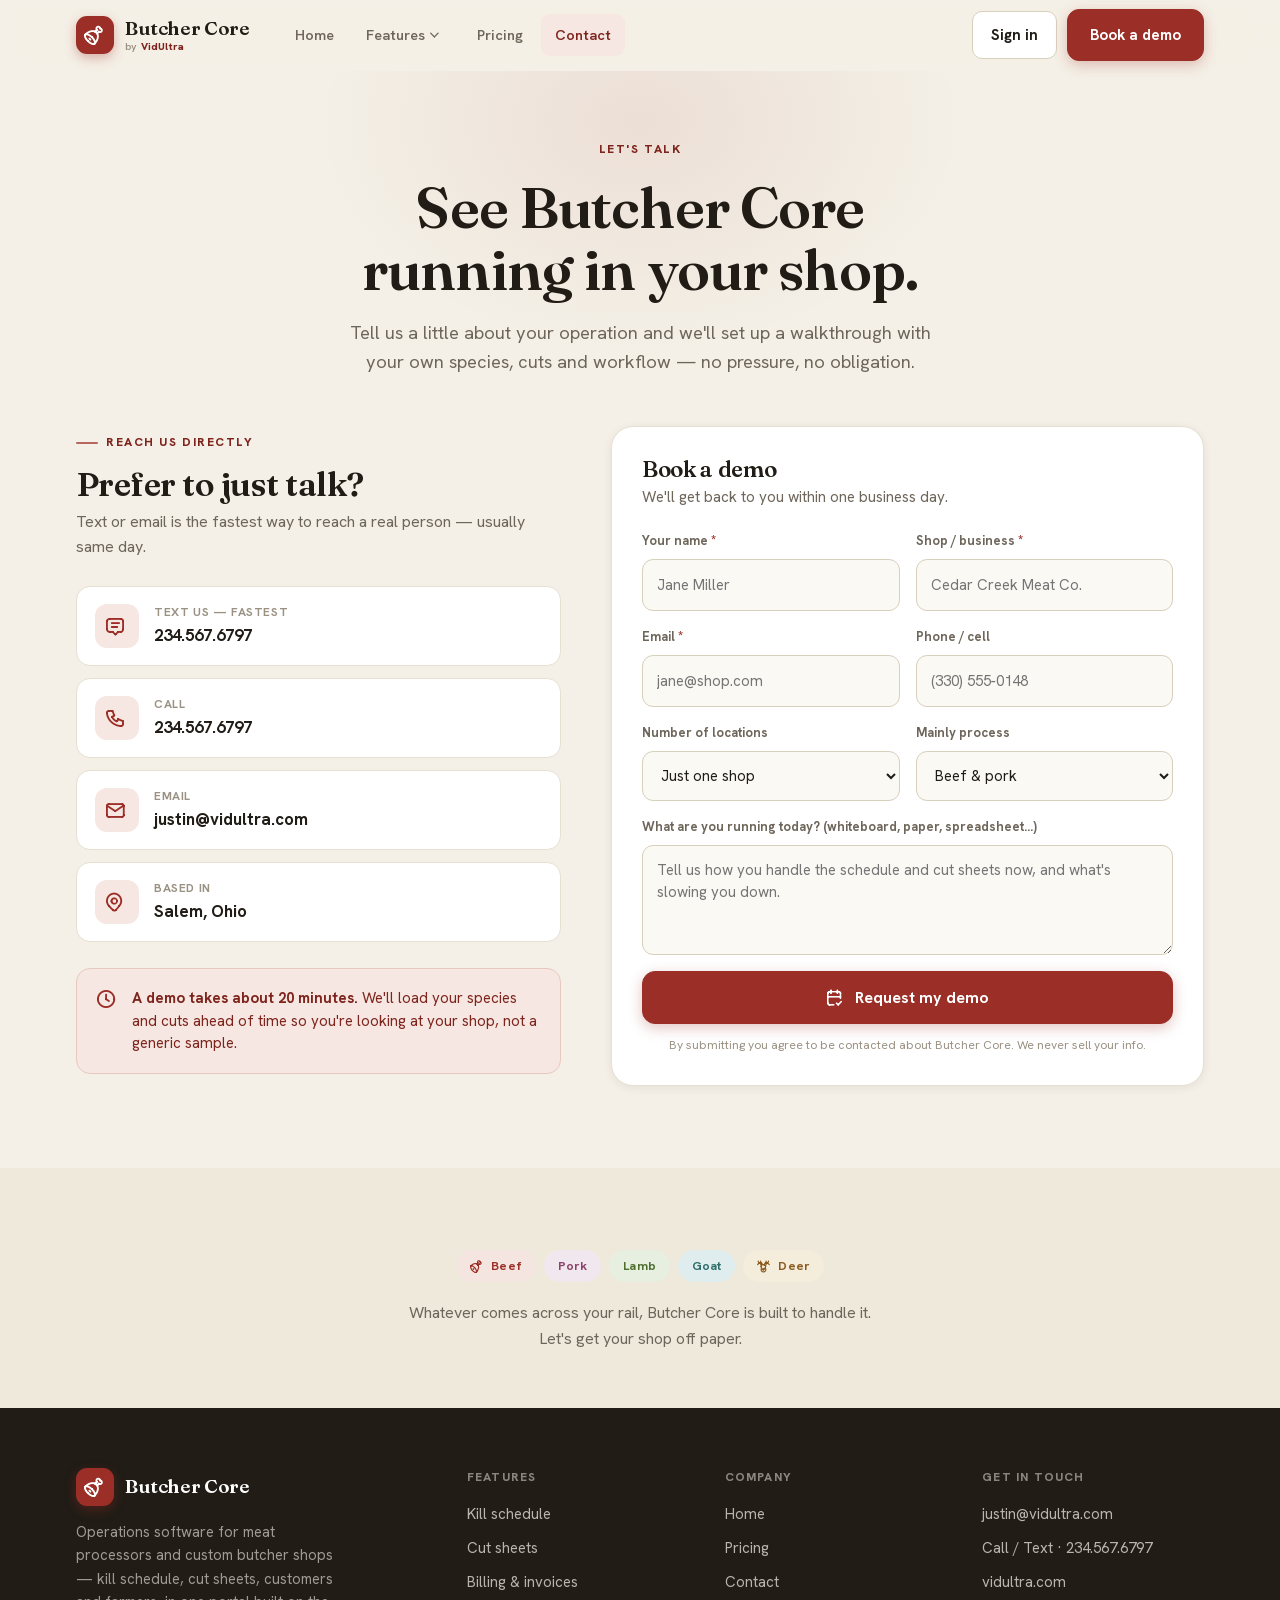
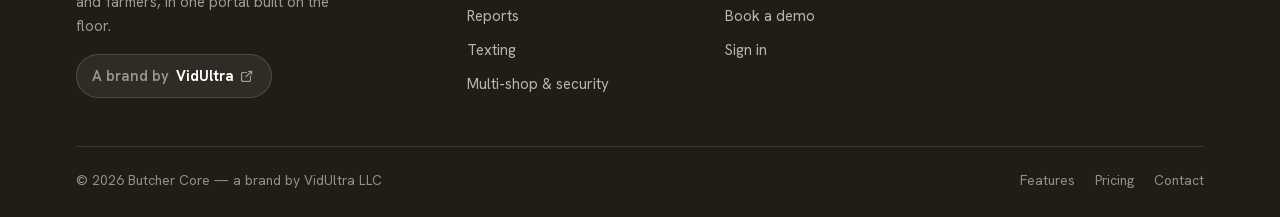
==== public/contact.html @ 613faca3 "Initial commit: Butcher Core marketing site Static marketing site (index, pricing, contact) with sha" ====
<!DOCTYPE html>
<html lang="en">
<head>
<meta charset="UTF-8">
<meta name="viewport" content="width=device-width, initial-scale=1.0, viewport-fit=cover">
<title>Book a Demo — Butcher Core | Operations software for meat processors &amp; custom butcher shops</title>
<meta name="description" content="Book a demo of Butcher Core — operations software for meat processors &amp; custom butcher shops. Tell us about your shop and we'll set up a 20-minute walkthrough with your own species, cuts and workflow.">
<link rel="canonical" href="https://butchercore.com/contact.html">
<meta name="robots" content="index, follow, max-image-preview:large, max-snippet:-1">
<meta name="author" content="VidUltra LLC">
<meta name="theme-color" content="#9B2E26">
<meta name="apple-mobile-web-app-title" content="Butcher Core">

<!-- Open Graph -->
<meta property="og:type" content="website">
<meta property="og:site_name" content="Butcher Core">
<meta property="og:title" content="Book a demo — Butcher Core, operations software for meat processors &amp; custom butcher shops">
<meta property="og:description" content="Operations software for meat processors &amp; custom butcher shops. Tell us about your shop and we'll set up a quick walkthrough with your own species, cuts and workflow — no pressure.">
<meta property="og:url" content="https://butchercore.com/contact.html">
<meta property="og:image" content="https://butchercore.com/og-image.png">
<meta property="og:image:secure_url" content="https://butchercore.com/og-image.png">
<meta property="og:image:type" content="image/png">
<meta property="og:image:width" content="1200">
<meta property="og:image:height" content="630">
<meta property="og:image:alt" content="Butcher Core — operations software for meat processors and custom butcher shops.">
<meta property="og:locale" content="en_US">

<!-- Twitter / X card -->
<meta name="twitter:card" content="summary_large_image">
<meta name="twitter:title" content="Book a demo — Butcher Core, operations software for meat processors &amp; custom butcher shops">
<meta name="twitter:description" content="Operations software for meat processors &amp; custom butcher shops — tell us about your shop and we'll set up a quick walkthrough with your species, cuts and workflow.">
<meta name="twitter:image" content="https://butchercore.com/og-image.png">
<meta name="twitter:image:alt" content="Butcher Core — operations software for meat processors and custom butcher shops.">

<link rel="icon" type="image/svg+xml" href="favicon.svg">
<link rel="icon" type="image/png" sizes="512x512" href="icon-512.png">
<link rel="apple-touch-icon" href="apple-touch-icon.png">
<link rel="preload" href="fonts/hanken-grotesk-latin.woff2" as="font" type="font/woff2" crossorigin>
<link rel="preload" href="fonts/fraunces-latin.woff2" as="font" type="font/woff2" crossorigin>
<link rel="stylesheet" href="fonts/fonts.css">
<link rel="stylesheet" href="fonts/tabler-icons.css?v=5">
<link rel="stylesheet" href="styles.css?v=5">

<!-- Structured data: breadcrumbs + contact page -->
<script type="application/ld+json">
{
  "@context": "https://schema.org",
  "@graph": [
    {
      "@type": "BreadcrumbList",
      "itemListElement": [
        { "@type": "ListItem", "position": 1, "name": "Home", "item": "https://butchercore.com/" },
        { "@type": "ListItem", "position": 2, "name": "Contact", "item": "https://butchercore.com/contact.html" }
      ]
    },
    {
      "@type": "ContactPage",
      "url": "https://butchercore.com/contact.html",
      "name": "Contact & Book a Demo — Butcher Core",
      "about": {
        "@type": "Organization",
        "name": "Butcher Core",
        "legalName": "VidUltra LLC",
        "url": "https://butchercore.com/",
        "logo": "https://butchercore.com/icon-512.png",
        "contactPoint": {
          "@type": "ContactPoint",
          "contactType": "sales",
          "email": "justin@vidultra.com",
          "telephone": "+1-234-567-6797",
          "areaServed": "US",
          "availableLanguage": "English"
        }
      }
    }
  ]
}
</script>
</head>
<body>

<!-- ============ HEADER ============ -->
<header class="site-header">
  <div class="wrap nav">
    <a href="index.html" class="brand" aria-label="Butcher Core home">
      <span class="brand-mark"><i class="ti ti-meat"></i></span>
      <span class="brand-text">
        <span class="brand-name">Butcher<b> Core</b></span>
        <span class="brand-by">by <b>VidUltra</b></span>
      </span>
    </a>
    <nav class="nav-links">
      <a href="index.html">Home</a>
      <div class="nav-dd">
        <a href="index.html#features" class="nav-dd-toggle">Features <i class="ti ti-chevron-down chev"></i></a>
        <div class="nav-dd-menu">
          <a href="index.html#schedule"><i class="ti ti-calendar-event"></i><span><b>Kill schedule</b><small>Bookings, deposits &amp; confirmations</small></span></a>
          <a href="index.html#cutsheets"><i class="ti ti-clipboard-check"></i><span><b>Cut sheets</b><small>Custom forms, all 5 species</small></span></a>
          <a href="index.html#history"><i class="ti ti-history"></i><span><b>Cut-sheet history</b><small>Reuse &amp; text last year's sheet</small></span></a>
          <a href="index.html#billing"><i class="ti ti-receipt"></i><span><b>Billing &amp; invoices</b><small>Rate cards, tax &amp; auto-billing</small></span></a>
          <a href="index.html#reports"><i class="ti ti-chart-bar"></i><span><b>Reports</b><small>Animals, dollars &amp; throughput</small></span></a>
          <a href="index.html#texting"><i class="ti ti-message-2"></i><span><b>Customer texting</b><small>Your own number, shared inbox</small></span></a>
          <a href="index.html#customers"><i class="ti ti-users"></i><span><b>Customers &amp; farmers</b><small>The people side, kept straight</small></span></a>
          <a href="index.html#security"><i class="ti ti-shield-lock"></i><span><b>Multi-shop &amp; security</b><small>Walled off, staff logins</small></span></a>
        </div>
      </div>
      <a href="pricing.html">Pricing</a>
      <a href="contact.html" class="active">Contact</a>
    </nav>
    <div class="nav-right">
      <a href="https://app.butchercore.com" class="nav-signin">Sign in</a>
      <a href="contact.html" class="btn btn-primary">Book a demo</a>
      <button class="menu-btn" id="menuBtn" aria-label="Open menu" aria-expanded="false"><span></span><span></span><span></span></button>
    </div>
  </div>
</header>
<nav class="mobile-nav" id="mobileNav">
  <a href="index.html">Home</a>
  <div class="mnav-group">Features</div>
  <a href="index.html#schedule" class="mnav-sub">Kill schedule</a>
  <a href="index.html#cutsheets" class="mnav-sub">Cut sheets</a>
  <a href="index.html#history" class="mnav-sub">Cut-sheet history</a>
  <a href="index.html#billing" class="mnav-sub">Billing &amp; invoices</a>
  <a href="index.html#reports" class="mnav-sub">Reports</a>
  <a href="index.html#texting" class="mnav-sub">Customer texting</a>
  <a href="index.html#customers" class="mnav-sub">Customers &amp; farmers</a>
  <a href="index.html#security" class="mnav-sub">Multi-shop &amp; security</a>
  <a href="pricing.html">Pricing</a>
  <a href="contact.html">Contact</a>
  <a href="https://app.butchercore.com">Sign in</a>
  <a href="contact.html" class="btn btn-primary">Book a demo</a>
</nav>

<!-- ============ PAGE HERO ============ -->
<section class="page-hero" style="padding-bottom:14px">
  <div class="wrap">
    <span class="eyebrow center reveal">Let's talk</span>
    <h1 class="reveal">See Butcher Core running in your shop.</h1>
    <p class="reveal d1">Tell us a little about your operation and we'll set up a walkthrough with your own species, cuts and workflow — no pressure, no obligation.</p>
  </div>
</section>

<!-- ============ CONTACT ============ -->
<section class="section" style="padding-top:34px">
  <div class="wrap">
    <div class="contact-grid">
      <!-- left: methods -->
      <div class="reveal">
        <span class="eyebrow">Reach us directly</span>
        <h2 style="font-size:clamp(1.6rem,3vw,2.1rem);margin:14px 0 6px">Prefer to just talk?</h2>
        <p style="color:var(--ink-2)">Text or email is the fastest way to reach a real person — usually same day.</p>
        <div class="contact-methods">
          <a href="sms:+12345676797" class="cmethod">
            <span class="ci"><i class="ti ti-message-2"></i></span>
            <span><small>Text us — fastest</small><b>234.567.6797</b></span>
          </a>
          <a href="tel:2345676797" class="cmethod">
            <span class="ci"><i class="ti ti-phone"></i></span>
            <span><small>Call</small><b>234.567.6797</b></span>
          </a>
          <a href="mailto:justin@vidultra.com" class="cmethod">
            <span class="ci"><i class="ti ti-mail"></i></span>
            <span><small>Email</small><b>justin@vidultra.com</b></span>
          </a>
          <div class="cmethod" style="cursor:default">
            <span class="ci"><i class="ti ti-map-pin"></i></span>
            <span><small>Based in</small><b>Salem, Ohio</b></span>
          </div>
        </div>
        <div style="margin-top:26px;padding:18px 20px;background:var(--brand-soft);border:1px solid var(--brand-line);border-radius:var(--radius);display:flex;gap:13px;align-items:flex-start">
          <i class="ti ti-clock-hour-4" style="font-size:22px;color:var(--brand);flex-shrink:0;margin-top:1px"></i>
          <div style="font-size:.94rem;color:var(--brand-700);line-height:1.5"><b>A demo takes about 20 minutes.</b> We'll load your species and cuts ahead of time so you're looking at your shop, not a generic sample.</div>
        </div>
      </div>

      <!-- right: form -->
      <div class="reveal d1">
        <div class="form-card">
          <form id="demoForm" novalidate>
            <h3 style="font-size:1.4rem;margin-bottom:4px">Book a demo</h3>
            <p style="color:var(--ink-2);font-size:.95rem;margin-bottom:22px">We'll get back to you within one business day.</p>
            <!-- Web3Forms hidden fields -->
            <input type="hidden" name="subject" value="New Butcher Core demo request">
            <input type="hidden" name="from_name" value="Butcher Core website">
            <!-- honeypot: bots fill this, humans never see it -->
            <input type="checkbox" name="botcheck" tabindex="-1" autocomplete="off" style="display:none" aria-hidden="true">
            <div class="form-2">
              <div class="field">
                <label for="name">Your name <span class="req">*</span></label>
                <input class="input" id="name" name="name" type="text" placeholder="Jane Miller" required>
              </div>
              <div class="field">
                <label for="shop">Shop / business <span class="req">*</span></label>
                <input class="input" id="shop" name="shop" type="text" placeholder="Cedar Creek Meat Co." required>
              </div>
            </div>
            <div class="form-2">
              <div class="field">
                <label for="email">Email <span class="req">*</span></label>
                <input class="input" id="email" name="email" type="email" placeholder="jane@shop.com" required>
              </div>
              <div class="field">
                <label for="phone">Phone / cell</label>
                <input class="input" id="phone" name="phone" type="tel" placeholder="(330) 555‑0148">
              </div>
            </div>
            <div class="form-2">
              <div class="field">
                <label for="shops">Number of locations</label>
                <select id="shops" name="shops">
                  <option>Just one shop</option>
                  <option>2–3 locations</option>
                  <option>4+ locations</option>
                </select>
              </div>
              <div class="field">
                <label for="species">Mainly process</label>
                <select id="species" name="species">
                  <option>Beef &amp; pork</option>
                  <option>Beef only</option>
                  <option>Pork only</option>
                  <option>Lamb / goat</option>
                  <option>Deer / wild game</option>
                  <option>A mix of everything</option>
                </select>
              </div>
            </div>
            <div class="field">
              <label for="msg">What are you running today? (whiteboard, paper, spreadsheet…)</label>
              <textarea id="msg" name="msg" placeholder="Tell us how you handle the schedule and cut sheets now, and what's slowing you down."></textarea>
            </div>
            <button type="submit" class="btn btn-primary btn-block btn-lg"><i class="ti ti-calendar-check"></i> Request my demo</button>
            <p style="font-size:12px;color:var(--ink-3);text-align:center;margin-top:12px">By submitting you agree to be contacted about Butcher Core. We never sell your info.</p>
            <p id="formErr" role="alert" style="display:none;font-size:13px;color:#c0392b;text-align:center;margin-top:10px"></p>
          </form>

          <div class="form-ok" id="formOk">
            <div class="ok-ic"><i class="ti ti-check"></i></div>
            <h3>Thanks — we've got it!</h3>
            <p>We'll be in touch within one business day to set up your walkthrough. In a hurry? Text us at <b>234.567.6797</b>.</p>
          </div>
        </div>
      </div>
    </div>
  </div>
</section>

<!-- ============ CTA STRIP ============ -->
<section class="section-sm bg-paper2">
  <div class="wrap" style="text-align:center">
    <div class="reveal">
      <div class="species-strip" style="justify-content:center;margin-bottom:18px">
        <span class="pill pill-beef"><i class="ti ti-meat"></i> Beef</span>
        <span class="pill pill-pork">Pork</span>
        <span class="pill pill-lamb">Lamb</span>
        <span class="pill pill-goat">Goat</span>
        <span class="pill pill-deer"><i class="ti ti-deer"></i> Deer</span>
      </div>
      <p style="color:var(--ink-2);max-width:52ch;margin:0 auto">Whatever comes across your rail, Butcher Core is built to handle it. Let's get your shop off paper.</p>
    </div>
  </div>
</section>

<!-- ============ FOOTER ============ -->
<footer>
  <div class="wrap">
    <div class="foot-grid">
      <div class="foot-brand">
        <a href="index.html" class="brand foot-mark" aria-label="Butcher Core home">
          <span class="brand-mark"><i class="ti ti-meat"></i></span>
          <span class="brand-name">Butcher<b> Core</b></span>
        </a>
        <p>Operations software for meat processors and custom butcher shops — kill schedule, cut sheets, customers and farmers, in one portal built on the floor.</p>
        <a href="https://vidultra.com" class="foot-by" target="_blank" rel="noopener"><span>A brand by</span> VidUltra <i class="ti ti-external-link"></i></a>
      </div>
      <div class="foot-col">
        <h5>Features</h5>
        <a href="index.html#schedule">Kill schedule</a>
        <a href="index.html#cutsheets">Cut sheets</a>
        <a href="index.html#billing">Billing &amp; invoices</a>
        <a href="index.html#reports">Reports</a>
        <a href="index.html#texting">Texting</a>
        <a href="index.html#security">Multi-shop &amp; security</a>
      </div>
      <div class="foot-col">
        <h5>Company</h5>
        <a href="index.html">Home</a>
        <a href="pricing.html">Pricing</a>
        <a href="contact.html">Contact</a>
        <a href="contact.html">Book a demo</a>
        <a href="https://app.butchercore.com">Sign in</a>
      </div>
      <div class="foot-col">
        <h5>Get in touch</h5>
        <a href="mailto:justin@vidultra.com">justin@vidultra.com</a>
        <a href="tel:2345676797">Call / Text · 234.567.6797</a>
        <a href="https://vidultra.com" target="_blank" rel="noopener">vidultra.com</a>
      </div>
    </div>
    <div class="foot-bottom">
      <span>© <span data-year>2026</span> Butcher Core — a brand by <a href="https://vidultra.com" target="_blank" rel="noopener">VidUltra LLC</a></span>
      <span class="fb-links">
        <a href="index.html#features">Features</a>
        <a href="pricing.html">Pricing</a>
        <a href="contact.html">Contact</a>
      </span>
    </div>
  </div>
</footer>

<script src="main.js?v=5"></script>
</body>
</html>
---- public/fonts/fonts.css ----
/* Butcher Core — self-hosted Google Fonts (Fraunces + Hanken Grotesk)
   Downloaded from fonts.googleapis.com; woff2 files sit alongside this file.
   unicode-range preserved: browsers fetch only the subsets a page actually uses. */

/* vietnamese */
@font-face {
  font-family: 'Fraunces';
  font-style: normal;
  font-weight: 400;
  font-display: swap;
  src: url(fraunces-vietnamese.woff2) format('woff2');
  unicode-range: U+0102-0103, U+0110-0111, U+0128-0129, U+0168-0169, U+01A0-01A1, U+01AF-01B0, U+0300-0301, U+0303-0304, U+0308-0309, U+0323, U+0329, U+1EA0-1EF9, U+20AB;
}
/* latin-ext */
@font-face {
  font-family: 'Fraunces';
  font-style: normal;
  font-weight: 400;
  font-display: swap;
  src: url(fraunces-latin-ext.woff2) format('woff2');
  unicode-range: U+0100-02BA, U+02BD-02C5, U+02C7-02CC, U+02CE-02D7, U+02DD-02FF, U+0304, U+0308, U+0329, U+1D00-1DBF, U+1E00-1E9F, U+1EF2-1EFF, U+2020, U+20A0-20AB, U+20AD-20C0, U+2113, U+2C60-2C7F, U+A720-A7FF;
}
/* latin */
@font-face {
  font-family: 'Fraunces';
  font-style: normal;
  font-weight: 400;
  font-display: swap;
  src: url(fraunces-latin.woff2) format('woff2');
  unicode-range: U+0000-00FF, U+0131, U+0152-0153, U+02BB-02BC, U+02C6, U+02DA, U+02DC, U+0304, U+0308, U+0329, U+2000-206F, U+20AC, U+2122, U+2191, U+2193, U+2212, U+2215, U+FEFF, U+FFFD;
}
/* vietnamese */
@font-face {
  font-family: 'Fraunces';
  font-style: normal;
  font-weight: 500;
  font-display: swap;
  src: url(fraunces-vietnamese.woff2) format('woff2');
  unicode-range: U+0102-0103, U+0110-0111, U+0128-0129, U+0168-0169, U+01A0-01A1, U+01AF-01B0, U+0300-0301, U+0303-0304, U+0308-0309, U+0323, U+0329, U+1EA0-1EF9, U+20AB;
}
/* latin-ext */
@font-face {
  font-family: 'Fraunces';
  font-style: normal;
  font-weight: 500;
  font-display: swap;
  src: url(fraunces-latin-ext.woff2) format('woff2');
  unicode-range: U+0100-02BA, U+02BD-02C5, U+02C7-02CC, U+02CE-02D7, U+02DD-02FF, U+0304, U+0308, U+0329, U+1D00-1DBF, U+1E00-1E9F, U+1EF2-1EFF, U+2020, U+20A0-20AB, U+20AD-20C0, U+2113, U+2C60-2C7F, U+A720-A7FF;
}
/* latin */
@font-face {
  font-family: 'Fraunces';
  font-style: normal;
  font-weight: 500;
  font-display: swap;
  src: url(fraunces-latin.woff2) format('woff2');
  unicode-range: U+0000-00FF, U+0131, U+0152-0153, U+02BB-02BC, U+02C6, U+02DA, U+02DC, U+0304, U+0308, U+0329, U+2000-206F, U+20AC, U+2122, U+2191, U+2193, U+2212, U+2215, U+FEFF, U+FFFD;
}
/* vietnamese */
@font-face {
  font-family: 'Fraunces';
  font-style: normal;
  font-weight: 600;
  font-display: swap;
  src: url(fraunces-vietnamese.woff2) format('woff2');
  unicode-range: U+0102-0103, U+0110-0111, U+0128-0129, U+0168-0169, U+01A0-01A1, U+01AF-01B0, U+0300-0301, U+0303-0304, U+0308-0309, U+0323, U+0329, U+1EA0-1EF9, U+20AB;
}
/* latin-ext */
@font-face {
  font-family: 'Fraunces';
  font-style: normal;
  font-weight: 600;
  font-display: swap;
  src: url(fraunces-latin-ext.woff2) format('woff2');
  unicode-range: U+0100-02BA, U+02BD-02C5, U+02C7-02CC, U+02CE-02D7, U+02DD-02FF, U+0304, U+0308, U+0329, U+1D00-1DBF, U+1E00-1E9F, U+1EF2-1EFF, U+2020, U+20A0-20AB, U+20AD-20C0, U+2113, U+2C60-2C7F, U+A720-A7FF;
}
/* latin */
@font-face {
  font-family: 'Fraunces';
  font-style: normal;
  font-weight: 600;
  font-display: swap;
  src: url(fraunces-latin.woff2) format('woff2');
  unicode-range: U+0000-00FF, U+0131, U+0152-0153, U+02BB-02BC, U+02C6, U+02DA, U+02DC, U+0304, U+0308, U+0329, U+2000-206F, U+20AC, U+2122, U+2191, U+2193, U+2212, U+2215, U+FEFF, U+FFFD;
}
/* vietnamese */
@font-face {
  font-family: 'Fraunces';
  font-style: normal;
  font-weight: 700;
  font-display: swap;
  src: url(fraunces-vietnamese.woff2) format('woff2');
  unicode-range: U+0102-0103, U+0110-0111, U+0128-0129, U+0168-0169, U+01A0-01A1, U+01AF-01B0, U+0300-0301, U+0303-0304, U+0308-0309, U+0323, U+0329, U+1EA0-1EF9, U+20AB;
}
/* latin-ext */
@font-face {
  font-family: 'Fraunces';
  font-style: normal;
  font-weight: 700;
  font-display: swap;
  src: url(fraunces-latin-ext.woff2) format('woff2');
  unicode-range: U+0100-02BA, U+02BD-02C5, U+02C7-02CC, U+02CE-02D7, U+02DD-02FF, U+0304, U+0308, U+0329, U+1D00-1DBF, U+1E00-1E9F, U+1EF2-1EFF, U+2020, U+20A0-20AB, U+20AD-20C0, U+2113, U+2C60-2C7F, U+A720-A7FF;
}
/* latin */
@font-face {
  font-family: 'Fraunces';
  font-style: normal;
  font-weight: 700;
  font-display: swap;
  src: url(fraunces-latin.woff2) format('woff2');
  unicode-range: U+0000-00FF, U+0131, U+0152-0153, U+02BB-02BC, U+02C6, U+02DA, U+02DC, U+0304, U+0308, U+0329, U+2000-206F, U+20AC, U+2122, U+2191, U+2193, U+2212, U+2215, U+FEFF, U+FFFD;
}
/* cyrillic-ext */
@font-face {
  font-family: 'Hanken Grotesk';
  font-style: normal;
  font-weight: 400;
  font-display: swap;
  src: url(hanken-grotesk-cyrillic-ext.woff2) format('woff2');
  unicode-range: U+0460-052F, U+1C80-1C8A, U+20B4, U+2DE0-2DFF, U+A640-A69F, U+FE2E-FE2F;
}
/* vietnamese */
@font-face {
  font-family: 'Hanken Grotesk';
  font-style: normal;
  font-weight: 400;
  font-display: swap;
  src: url(hanken-grotesk-vietnamese.woff2) format('woff2');
  unicode-range: U+0102-0103, U+0110-0111, U+0128-0129, U+0168-0169, U+01A0-01A1, U+01AF-01B0, U+0300-0301, U+0303-0304, U+0308-0309, U+0323, U+0329, U+1EA0-1EF9, U+20AB;
}
/* latin-ext */
@font-face {
  font-family: 'Hanken Grotesk';
  font-style: normal;
  font-weight: 400;
  font-display: swap;
  src: url(hanken-grotesk-latin-ext.woff2) format('woff2');
  unicode-range: U+0100-02BA, U+02BD-02C5, U+02C7-02CC, U+02CE-02D7, U+02DD-02FF, U+0304, U+0308, U+0329, U+1D00-1DBF, U+1E00-1E9F, U+1EF2-1EFF, U+2020, U+20A0-20AB, U+20AD-20C0, U+2113, U+2C60-2C7F, U+A720-A7FF;
}
/* latin */
@font-face {
  font-family: 'Hanken Grotesk';
  font-style: normal;
  font-weight: 400;
  font-display: swap;
  src: url(hanken-grotesk-latin.woff2) format('woff2');
  unicode-range: U+0000-00FF, U+0131, U+0152-0153, U+02BB-02BC, U+02C6, U+02DA, U+02DC, U+0304, U+0308, U+0329, U+2000-206F, U+20AC, U+2122, U+2191, U+2193, U+2212, U+2215, U+FEFF, U+FFFD;
}
/* cyrillic-ext */
@font-face {
  font-family: 'Hanken Grotesk';
  font-style: normal;
  font-weight: 500;
  font-display: swap;
  src: url(hanken-grotesk-cyrillic-ext.woff2) format('woff2');
  unicode-range: U+0460-052F, U+1C80-1C8A, U+20B4, U+2DE0-2DFF, U+A640-A69F, U+FE2E-FE2F;
}
/* vietnamese */
@font-face {
  font-family: 'Hanken Grotesk';
  font-style: normal;
  font-weight: 500;
  font-display: swap;
  src: url(hanken-grotesk-vietnamese.woff2) format('woff2');
  unicode-range: U+0102-0103, U+0110-0111, U+0128-0129, U+0168-0169, U+01A0-01A1, U+01AF-01B0, U+0300-0301, U+0303-0304, U+0308-0309, U+0323, U+0329, U+1EA0-1EF9, U+20AB;
}
/* latin-ext */
@font-face {
  font-family: 'Hanken Grotesk';
  font-style: normal;
  font-weight: 500;
  font-display: swap;
  src: url(hanken-grotesk-latin-ext.woff2) format('woff2');
  unicode-range: U+0100-02BA, U+02BD-02C5, U+02C7-02CC, U+02CE-02D7, U+02DD-02FF, U+0304, U+0308, U+0329, U+1D00-1DBF, U+1E00-1E9F, U+1EF2-1EFF, U+2020, U+20A0-20AB, U+20AD-20C0, U+2113, U+2C60-2C7F, U+A720-A7FF;
}
/* latin */
@font-face {
  font-family: 'Hanken Grotesk';
  font-style: normal;
  font-weight: 500;
  font-display: swap;
  src: url(hanken-grotesk-latin.woff2) format('woff2');
  unicode-range: U+0000-00FF, U+0131, U+0152-0153, U+02BB-02BC, U+02C6, U+02DA, U+02DC, U+0304, U+0308, U+0329, U+2000-206F, U+20AC, U+2122, U+2191, U+2193, U+2212, U+2215, U+FEFF, U+FFFD;
}
/* cyrillic-ext */
@font-face {
  font-family: 'Hanken Grotesk';
  font-style: normal;
  font-weight: 600;
  font-display: swap;
  src: url(hanken-grotesk-cyrillic-ext.woff2) format('woff2');
  unicode-range: U+0460-052F, U+1C80-1C8A, U+20B4, U+2DE0-2DFF, U+A640-A69F, U+FE2E-FE2F;
}
/* vietnamese */
@font-face {
  font-family: 'Hanken Grotesk';
  font-style: normal;
  font-weight: 600;
  font-display: swap;
  src: url(hanken-grotesk-vietnamese.woff2) format('woff2');
  unicode-range: U+0102-0103, U+0110-0111, U+0128-0129, U+0168-0169, U+01A0-01A1, U+01AF-01B0, U+0300-0301, U+0303-0304, U+0308-0309, U+0323, U+0329, U+1EA0-1EF9, U+20AB;
}
/* latin-ext */
@font-face {
  font-family: 'Hanken Grotesk';
  font-style: normal;
  font-weight: 600;
  font-display: swap;
  src: url(hanken-grotesk-latin-ext.woff2) format('woff2');
  unicode-range: U+0100-02BA, U+02BD-02C5, U+02C7-02CC, U+02CE-02D7, U+02DD-02FF, U+0304, U+0308, U+0329, U+1D00-1DBF, U+1E00-1E9F, U+1EF2-1EFF, U+2020, U+20A0-20AB, U+20AD-20C0, U+2113, U+2C60-2C7F, U+A720-A7FF;
}
/* latin */
@font-face {
  font-family: 'Hanken Grotesk';
  font-style: normal;
  font-weight: 600;
  font-display: swap;
  src: url(hanken-grotesk-latin.woff2) format('woff2');
  unicode-range: U+0000-00FF, U+0131, U+0152-0153, U+02BB-02BC, U+02C6, U+02DA, U+02DC, U+0304, U+0308, U+0329, U+2000-206F, U+20AC, U+2122, U+2191, U+2193, U+2212, U+2215, U+FEFF, U+FFFD;
}
/* cyrillic-ext */
@font-face {
  font-family: 'Hanken Grotesk';
  font-style: normal;
  font-weight: 700;
  font-display: swap;
  src: url(hanken-grotesk-cyrillic-ext.woff2) format('woff2');
  unicode-range: U+0460-052F, U+1C80-1C8A, U+20B4, U+2DE0-2DFF, U+A640-A69F, U+FE2E-FE2F;
}
/* vietnamese */
@font-face {
  font-family: 'Hanken Grotesk';
  font-style: normal;
  font-weight: 700;
  font-display: swap;
  src: url(hanken-grotesk-vietnamese.woff2) format('woff2');
  unicode-range: U+0102-0103, U+0110-0111, U+0128-0129, U+0168-0169, U+01A0-01A1, U+01AF-01B0, U+0300-0301, U+0303-0304, U+0308-0309, U+0323, U+0329, U+1EA0-1EF9, U+20AB;
}
/* latin-ext */
@font-face {
  font-family: 'Hanken Grotesk';
  font-style: normal;
  font-weight: 700;
  font-display: swap;
  src: url(hanken-grotesk-latin-ext.woff2) format('woff2');
  unicode-range: U+0100-02BA, U+02BD-02C5, U+02C7-02CC, U+02CE-02D7, U+02DD-02FF, U+0304, U+0308, U+0329, U+1D00-1DBF, U+1E00-1E9F, U+1EF2-1EFF, U+2020, U+20A0-20AB, U+20AD-20C0, U+2113, U+2C60-2C7F, U+A720-A7FF;
}
/* latin */
@font-face {
  font-family: 'Hanken Grotesk';
  font-style: normal;
  font-weight: 700;
  font-display: swap;
  src: url(hanken-grotesk-latin.woff2) format('woff2');
  unicode-range: U+0000-00FF, U+0131, U+0152-0153, U+02BB-02BC, U+02C6, U+02DA, U+02DC, U+0304, U+0308, U+0329, U+2000-206F, U+20AC, U+2122, U+2191, U+2193, U+2212, U+2215, U+FEFF, U+FFFD;
}
/* cyrillic-ext */
@font-face {
  font-family: 'Hanken Grotesk';
  font-style: normal;
  font-weight: 800;
  font-display: swap;
  src: url(hanken-grotesk-cyrillic-ext.woff2) format('woff2');
  unicode-range: U+0460-052F, U+1C80-1C8A, U+20B4, U+2DE0-2DFF, U+A640-A69F, U+FE2E-FE2F;
}
/* vietnamese */
@font-face {
  font-family: 'Hanken Grotesk';
  font-style: normal;
  font-weight: 800;
  font-display: swap;
  src: url(hanken-grotesk-vietnamese.woff2) format('woff2');
  unicode-range: U+0102-0103, U+0110-0111, U+0128-0129, U+0168-0169, U+01A0-01A1, U+01AF-01B0, U+0300-0301, U+0303-0304, U+0308-0309, U+0323, U+0329, U+1EA0-1EF9, U+20AB;
}
/* latin-ext */
@font-face {
  font-family: 'Hanken Grotesk';
  font-style: normal;
  font-weight: 800;
  font-display: swap;
  src: url(hanken-grotesk-latin-ext.woff2) format('woff2');
  unicode-range: U+0100-02BA, U+02BD-02C5, U+02C7-02CC, U+02CE-02D7, U+02DD-02FF, U+0304, U+0308, U+0329, U+1D00-1DBF, U+1E00-1E9F, U+1EF2-1EFF, U+2020, U+20A0-20AB, U+20AD-20C0, U+2113, U+2C60-2C7F, U+A720-A7FF;
}
/* latin */
@font-face {
  font-family: 'Hanken Grotesk';
  font-style: normal;
  font-weight: 800;
  font-display: swap;
  src: url(hanken-grotesk-latin.woff2) format('woff2');
  unicode-range: U+0000-00FF, U+0131, U+0152-0153, U+02BB-02BC, U+02C6, U+02DA, U+02DC, U+0304, U+0308, U+0329, U+2000-206F, U+20AC, U+2122, U+2191, U+2193, U+2212, U+2215, U+FEFF, U+FFFD;
}
---- public/fonts/tabler-icons.css ----
/* Butcher Core — self-hosted Tabler Icons v3.44.0, SUBSET to the icons this site uses.
   Outline glyphs -> tabler-icons.woff2 | filled star -> tabler-icons-filled.woff2 (ti-star-filled).
   If you add new `ti ti-*` icons to the markup, regenerate this file and the woff2 subsets.
   Regenerate:  python3 rebuild_icons.py  (see scratchpad). */
@font-face{font-family:"tabler-icons";font-style:normal;font-weight:400;font-display:swap;src:url("tabler-icons.woff2?v=5") format("woff2")}
@font-face{font-family:"tabler-icons-filled";font-style:normal;font-weight:400;font-display:swap;src:url("tabler-icons-filled.woff2") format("woff2")}
.ti{font-family:"tabler-icons" !important;speak:none;font-style:normal;font-weight:normal;font-variant:normal;text-transform:none;line-height:1;-webkit-font-smoothing:antialiased;-moz-osx-font-smoothing:grayscale}
.ti-adjustments:before{content:"\ea03"}
.ti-alert-circle:before{content:"\ea05"}
.ti-arrow-right:before{content:"\ea1f"}
.ti-bolt:before{content:"\ea38"}
.ti-building-store:before{content:"\ea4e"}
.ti-calendar-check:before{content:"\f824"}
.ti-calendar-event:before{content:"\ea52"}
.ti-cash:before{content:"\ea55"}
.ti-chart-bar:before{content:"\ea59"}
.ti-check:before{content:"\ea5e"}
.ti-checks:before{content:"\ebaa"}
.ti-chevron-down:before{content:"\ea5f"}
.ti-chevron-right:before{content:"\ea61"}
.ti-clipboard-check:before{content:"\ea6c"}
.ti-clipboard-list:before{content:"\ea6d"}
.ti-clock-hour-4:before{content:"\f319"}
.ti-cloud-check:before{content:"\f84d"}
.ti-cooker:before{content:"\f57a"}
.ti-copy:before{content:"\ea7a"}
.ti-deer:before{content:"\f4c5"}
.ti-device-tablet:before{content:"\ea8c"}
.ti-external-link:before{content:"\ea99"}
.ti-file-import:before{content:"\edea"}
.ti-forms:before{content:"\ee8f"}
.ti-hand-move:before{content:"\ef50"}
.ti-headset:before{content:"\eb90"}
.ti-history:before{content:"\ebea"}
.ti-layout-dashboard:before{content:"\f02c"}
.ti-list-details:before{content:"\ef40"}
.ti-lock:before{content:"\eae2"}
.ti-mail:before{content:"\eae5"}
.ti-map-pin:before{content:"\eae8"}
.ti-meat:before{content:"\ef12"}
.ti-message:before{content:"\eaef"}
.ti-message-2:before{content:"\eaec"}
.ti-message-2-check:before{content:"\f95e"}
.ti-pencil:before{content:"\eb04"}
.ti-phone:before{content:"\eb09"}
.ti-photo:before{content:"\eb0a"}
.ti-player-play:before{content:"\ed46"}
.ti-plus:before{content:"\eb0b"}
.ti-receipt:before{content:"\edfd"}
.ti-refresh:before{content:"\eb13"}
.ti-rocket:before{content:"\ec45"}
.ti-scale:before{content:"\ebc2"}
.ti-search:before{content:"\eb1c"}
.ti-send:before{content:"\eb1e"}
.ti-shield-lock:before{content:"\ed58"}
.ti-sparkles:before{content:"\f6d7"}
.ti-tag:before{content:"\10096"}
.ti-tools-kitchen-2:before{content:"\eeff"}
.ti-tractor:before{content:"\ec0d"}
.ti-user:before{content:"\eb4d"}
.ti-user-shield:before{content:"\f7d0"}
.ti-users:before{content:"\ebf2"}
.ti-star-filled{font-family:"tabler-icons-filled" !important}
.ti-star-filled:before{content:"\f6a6"}
---- public/styles.css ----
/* ============================================================
   Butcher Core — public marketing site
   Identity carried over from the operations portal:
   warm "bone" paper + oxblood, Hanken Grotesk for UI,
   Fraunces for display headlines. Craft-butchery editorial.
   ============================================================ */

:root{
  /* surfaces */
  --paper:#F4F0E7;
  --paper-2:#EFE9DC;
  --surface:#FFFFFF;
  --surface-2:#FBF9F4;
  --border:#E7E0D2;
  --border-strong:#D8CFBC;

  /* ink */
  --ink:#211C16;
  --ink-2:#6E665A;
  --ink-3:#9A9183;

  /* brand — oxblood */
  --brand:#9B2E26;
  --brand-700:#7E241D;
  --brand-600:#8E2A22;
  --brand-soft:#F6E7E2;
  --brand-line:#E7C8C0;

  /* field / agriculture green */
  --field:#3C6B4A;
  --field-soft:#E6EFE6;

  /* status */
  --ok:#2E6E4E;        --ok-soft:#E4F0E7;
  --warn:#9A6708;      --warn-soft:#F7ECD6;
  --alert:#B23A2A;     --alert-soft:#F8E4DF;

  /* species accents (from the cut-sheet system) */
  --beef-soft:#F4E5E1;   --beef-ink:#9B2E26;
  --pork-soft:#F1E7EE;   --pork-ink:#8A436A;
  --lamb-soft:#E7EFE0;   --lamb-ink:#4E6E2E;
  --goat-soft:#E0EDEE;   --goat-ink:#2E6E6A;
  --deer-soft:#F4EDDC;   --deer-ink:#8A5A1E;

  --shadow-sm:0 1px 2px rgba(33,28,22,.05);
  --shadow:0 2px 10px rgba(33,28,22,.07);
  --shadow-md:0 10px 30px rgba(33,28,22,.10);
  --shadow-lg:0 30px 70px rgba(33,28,22,.20);

  --radius:14px;
  --radius-lg:22px;
  --wrap:1180px;

  --sans:'Hanken Grotesk',system-ui,-apple-system,sans-serif;
  --display:'Fraunces','Hanken Grotesk',Georgia,serif;
}

*{box-sizing:border-box;margin:0;padding:0}
html{scroll-behavior:smooth;-webkit-text-size-adjust:100%}
body{
  font-family:var(--sans);
  background:var(--paper);
  color:var(--ink);
  font-size:16px;
  line-height:1.6;
  -webkit-font-smoothing:antialiased;
  overflow-x:hidden;
}
a{color:inherit;text-decoration:none}
img,svg{max-width:100%;display:block}
button{font-family:inherit;cursor:pointer}
::selection{background:var(--brand-soft)}
::-webkit-scrollbar{width:11px;height:11px}
::-webkit-scrollbar-thumb{background:#D8CFBC;border-radius:10px;border:2px solid var(--paper)}
::-webkit-scrollbar-thumb:hover{background:#C7BCA4}

.wrap{max-width:var(--wrap);margin:0 auto;padding:0 26px;width:100%}

/* ============================ Typography ============================ */
h1,h2,h3,h4{font-family:var(--display);font-weight:600;letter-spacing:-.015em;line-height:1.08;color:var(--ink)}
.display{
  font-family:var(--display);font-weight:600;letter-spacing:-.02em;line-height:1.04;
  font-size:clamp(2.5rem,6vw,4.35rem);
}
.h2{font-size:clamp(1.9rem,4vw,2.9rem)}
.lede{font-size:clamp(1.05rem,1.6vw,1.25rem);color:var(--ink-2);line-height:1.6}
.eyebrow{
  display:inline-flex;align-items:center;gap:8px;font-family:var(--sans);
  font-size:12px;font-weight:800;text-transform:uppercase;letter-spacing:.13em;
  color:var(--brand-700);
}
.eyebrow::before{content:"";width:22px;height:2px;border-radius:2px;background:var(--brand);opacity:.7}
.eyebrow.center::before{display:none}
.accent{color:var(--brand)}
.accent-underline{position:relative;white-space:nowrap}
.accent-underline::after{
  content:"";position:absolute;left:0;right:0;bottom:.03em;height:.34em;z-index:-1;
  background:var(--brand-soft);border-radius:4px;
}

/* ============================ Buttons ============================ */
.btn{
  display:inline-flex;align-items:center;justify-content:center;gap:9px;
  padding:13px 22px;border-radius:12px;border:1px solid var(--border-strong);
  background:var(--surface);color:var(--ink);font-size:15px;font-weight:700;
  white-space:nowrap;transition:background .15s,border-color .15s,transform .06s,box-shadow .15s;
}
.btn:hover{background:var(--surface-2);border-color:var(--ink-3);transform:translateY(-1px)}
.btn:active{transform:translateY(0)}
.btn i{font-size:19px}
.btn-primary{background:var(--brand);border-color:var(--brand);color:#fff;box-shadow:0 4px 14px rgba(155,46,38,.28)}
.btn-primary:hover{background:var(--brand-700);border-color:var(--brand-700);box-shadow:0 8px 22px rgba(155,46,38,.34)}
.btn-ghost{background:transparent;border-color:transparent;color:var(--ink)}
.btn-ghost:hover{background:rgba(33,28,22,.05);border-color:transparent}
.btn-light{background:#fff;border-color:#fff;color:var(--brand-700)}
.btn-light:hover{background:var(--paper);border-color:var(--paper);color:var(--brand-700)}
.btn-outline-light{background:transparent;border-color:rgba(255,255,255,.5);color:#fff}
.btn-outline-light:hover{background:rgba(255,255,255,.12);border-color:#fff}
.btn-lg{padding:15px 26px;font-size:16px;border-radius:13px}
.btn-block{width:100%}

/* anchor targets clear the sticky header when jumped to */
section[id]{scroll-margin-top:88px}

/* ============================ Header / nav ============================ */
.site-header{
  position:sticky;top:0;z-index:60;
  background:rgba(244,240,231,.82);backdrop-filter:saturate(1.3) blur(12px);
  border-bottom:1px solid transparent;transition:border-color .2s,background .2s,box-shadow .2s;
}

/* nav dropdown — section shortcuts */
.nav-dd{position:relative;display:flex;align-items:center}
.nav-dd-toggle{display:inline-flex;align-items:center;gap:5px;padding:9px 14px;border-radius:9px;
  font-size:14.5px;font-weight:600;color:var(--ink-2);background:none;border:none;cursor:pointer;
  transition:background .13s,color .13s;font-family:inherit}
.nav-dd-toggle:hover,.nav-dd:hover .nav-dd-toggle{background:rgba(33,28,22,.05);color:var(--ink)}
.nav-dd-toggle.active{color:var(--brand-700);background:var(--brand-soft)}
.nav-dd-toggle .chev{font-size:15px;transition:transform .2s}
.nav-dd:hover .nav-dd-toggle .chev{transform:rotate(180deg)}
.nav-dd-menu{position:absolute;top:calc(100% + 9px);left:50%;transform:translateX(-50%) translateY(7px);
  background:var(--surface);border:1px solid var(--border);border-radius:15px;box-shadow:var(--shadow-lg);
  padding:8px;width:264px;opacity:0;visibility:hidden;transition:opacity .16s,transform .16s;z-index:70}
.nav-dd::after{content:"";position:absolute;top:100%;left:0;right:0;height:12px}
.nav-dd:hover .nav-dd-menu{opacity:1;visibility:visible;transform:translateX(-50%) translateY(0)}
.nav-dd-menu a{display:flex;align-items:center;gap:12px;padding:9px 11px;border-radius:10px;
  font-size:13.5px;font-weight:600;color:var(--ink-2);white-space:nowrap}
.nav-dd-menu a:hover{background:var(--surface-2);color:var(--brand-700)}
.nav-dd-menu a i{font-size:18px;color:var(--brand);width:20px;text-align:center;flex-shrink:0}
.nav-dd-menu a small{display:block;font-size:11px;color:var(--ink-3);font-weight:500;margin-top:1px}
.nav-dd-menu a b{font-weight:700}
@media(max-width:760px){.nav-dd{display:none}}

/* mobile-nav section group */
.mnav-group{font-size:10.5px;font-weight:800;text-transform:uppercase;letter-spacing:.1em;
  color:var(--ink-3);padding:14px 12px 4px}
.mobile-nav a.mnav-sub{padding:11px 12px 11px 24px;font-size:15px;color:var(--ink-2)}
.site-header.scrolled{border-color:var(--border);box-shadow:var(--shadow-sm)}
.nav{display:flex;align-items:center;gap:20px;height:70px}
.brand{display:flex;align-items:center;gap:11px;flex-shrink:0}
.brand-mark{
  width:38px;height:38px;border-radius:11px;background:var(--brand);
  display:flex;align-items:center;justify-content:center;flex-shrink:0;
  box-shadow:0 4px 12px rgba(155,46,38,.34);
}
.brand-mark i{color:#fff;font-size:22px}
.brand-name{font-family:var(--display);font-size:19px;font-weight:600;letter-spacing:-.02em;line-height:1;color:var(--ink)}
.brand-name b{font-weight:600}
.brand-tld{color:var(--brand)}
.brand-text{display:flex;flex-direction:column;line-height:1}
.brand-by{font-family:var(--sans);font-size:10.5px;font-weight:600;letter-spacing:.02em;color:var(--ink-3);margin-top:3px}
.brand-by b{font-weight:800;color:var(--brand-700)}
.nav-links{display:flex;align-items:center;gap:4px;margin-left:12px}
.nav-links a{
  padding:9px 14px;border-radius:9px;font-size:14.5px;font-weight:600;color:var(--ink-2);
  transition:background .13s,color .13s;
}
.nav-links a:hover{background:rgba(33,28,22,.05);color:var(--ink)}
.nav-links a.active{color:var(--brand-700);background:var(--brand-soft)}
.nav-right{display:flex;align-items:center;gap:10px;margin-left:auto}
.nav-signin{font-size:15px;font-weight:700;color:var(--ink);padding:11px 18px;
  border:1px solid var(--border-strong);border-radius:10px;background:var(--surface);
  transition:background .15s,border-color .15s,color .15s}
.nav-signin:hover{background:var(--surface-2);border-color:var(--ink-3);color:var(--brand-700)}
.menu-btn{display:none;width:42px;height:42px;border:1px solid var(--border-strong);border-radius:11px;
  background:var(--surface);flex-direction:column;align-items:center;justify-content:center;gap:4px}
.menu-btn span{width:18px;height:2px;background:var(--ink);border-radius:2px;transition:.2s}
body.menu-open .menu-btn span:nth-child(1){transform:translateY(6px) rotate(45deg)}
body.menu-open .menu-btn span:nth-child(2){opacity:0}
body.menu-open .menu-btn span:nth-child(3){transform:translateY(-6px) rotate(-45deg)}

.mobile-nav{
  position:fixed;inset:70px 0 auto 0;z-index:55;background:var(--paper);
  border-bottom:1px solid var(--border);box-shadow:var(--shadow-md);
  padding:14px 26px 22px;display:none;flex-direction:column;gap:4px;
}
.mobile-nav.open{display:flex}
.mobile-nav a{padding:13px 12px;border-radius:11px;font-size:16px;font-weight:600;color:var(--ink)}
.mobile-nav a:hover{background:var(--surface-2)}
.mobile-nav .btn{margin-top:8px}

/* ============================ Sections ============================ */
section{position:relative}
.section{padding:82px 0}
.section-sm{padding:56px 0}
.sec-head{max-width:640px;margin:0 auto 46px;text-align:center}
.sec-head.left{margin-left:0;text-align:left}
.sec-head .eyebrow{margin-bottom:15px}
.sec-head h2{margin-bottom:16px}
.sec-head p{color:var(--ink-2);font-size:1.08rem}
.bg-surface{background:var(--surface)}
.bg-paper2{background:var(--paper-2)}
.divider-line{height:1px;background:linear-gradient(90deg,transparent,var(--border-strong),transparent)}

/* ============================ Hero ============================ */
.hero{padding:64px 0 40px;position:relative;overflow:hidden}
.hero::before{
  content:"";position:absolute;top:-260px;right:-160px;width:620px;height:620px;border-radius:50%;
  background:radial-gradient(circle at center,rgba(155,46,38,.10),transparent 68%);z-index:0;pointer-events:none;
}
.hero .wrap{position:relative;z-index:1}
.hero-grid{display:grid;grid-template-columns:1.02fr .98fr;gap:56px;align-items:center}
.hero h1{margin:20px 0 22px}
.hero-sub{font-size:1.2rem;color:var(--ink-2);max-width:37ch;line-height:1.6}
.hero-cta{display:flex;gap:13px;flex-wrap:wrap;margin-top:30px}
.hero-note{margin-top:20px;font-size:13.5px;color:var(--ink-3);display:flex;align-items:center;gap:9px}
.hero-note i{color:var(--field);font-size:17px}
.hero-note b{color:var(--ink-2);font-weight:700}

.species-strip{display:flex;flex-wrap:wrap;gap:8px;margin-top:26px}

/* pill / chips */
.pill{
  display:inline-flex;align-items:center;gap:7px;padding:6px 13px;border-radius:999px;
  font-size:12.5px;font-weight:700;letter-spacing:.01em;border:1px solid transparent;line-height:1.5;
}
.pill i{font-size:14px}
.pill-beef{background:var(--beef-soft);color:var(--beef-ink)}
.pill-pork{background:var(--pork-soft);color:var(--pork-ink)}
.pill-lamb{background:var(--lamb-soft);color:var(--lamb-ink)}
.pill-goat{background:var(--goat-soft);color:var(--goat-ink)}
.pill-deer{background:var(--deer-soft);color:var(--deer-ink)}
.pill-line{background:var(--surface);border-color:var(--border-strong);color:var(--ink-2)}

/* ============================ Product mockup panel ============================ */
.panel{
  background:var(--surface);border:1px solid var(--border);border-radius:var(--radius-lg);
  box-shadow:var(--shadow-lg);overflow:hidden;position:relative;
}
.panel-chrome{
  display:flex;align-items:center;gap:8px;padding:12px 15px;background:var(--surface-2);
  border-bottom:1px solid var(--border);
}
.panel-dots{display:flex;gap:6px}
.panel-dots span{width:11px;height:11px;border-radius:50%;background:var(--border-strong)}
.panel-dots span:nth-child(1){background:#E0A6A0}
.panel-url{
  flex:1;background:var(--surface);border:1px solid var(--border);border-radius:8px;
  font-size:11.5px;color:var(--ink-3);padding:5px 12px;text-align:center;font-weight:600;
  max-width:280px;margin:0 auto;
}
.panel-url i{font-size:12px;color:var(--field);vertical-align:-1px;margin-right:4px}

/* mini app: sidebar + body */
.app-mini{display:grid;grid-template-columns:186px 1fr;min-height:430px}
.app-side{background:var(--surface);border-right:1px solid var(--border);padding:14px 12px;display:flex;flex-direction:column;gap:3px}
.app-brand{display:flex;align-items:center;gap:9px;padding:4px 8px 14px;border-bottom:1px solid var(--border);margin-bottom:10px}
.app-brand .brand-mark{width:30px;height:30px;border-radius:9px}
.app-brand .brand-mark i{font-size:17px}
.app-brand b{font-family:var(--display);font-size:14px;font-weight:600;line-height:1}
.app-brand small{font-size:9.5px;color:var(--ink-3);font-weight:700;letter-spacing:.02em}
.app-nav{display:flex;align-items:center;gap:10px;padding:8px 10px;border-radius:8px;font-size:12.5px;font-weight:600;color:var(--ink-2)}
.app-nav i{font-size:16px}
.app-nav.on{background:var(--brand-soft);color:var(--brand-700);font-weight:700}
.app-nav .n{margin-left:auto;font-size:10px;font-weight:800;padding:0 7px;border-radius:999px;background:var(--brand);color:#fff}
.app-body{padding:16px;background:var(--surface-2);overflow:hidden}
.app-topline{display:flex;align-items:center;justify-content:space-between;margin-bottom:13px}
.app-topline b{font-family:var(--display);font-size:16px;font-weight:600}
.app-live{display:inline-flex;align-items:center;gap:6px;font-size:10.5px;font-weight:700;color:var(--ok);
  background:var(--ok-soft);padding:4px 10px;border-radius:999px}
.app-live .d{width:7px;height:7px;border-radius:50%;background:var(--ok);animation:pulse 2s infinite}
@keyframes pulse{0%{box-shadow:0 0 0 0 rgba(46,110,78,.5)}70%{box-shadow:0 0 0 6px rgba(46,110,78,0)}100%{box-shadow:0 0 0 0 rgba(46,110,78,0)}}

.kpi-row{display:grid;grid-template-columns:repeat(3,1fr);gap:10px;margin-bottom:12px}
.kpi{background:var(--surface);border:1px solid var(--border);border-radius:11px;padding:11px 12px}
.kpi .kl{display:flex;align-items:center;gap:5px;font-size:10px;color:var(--ink-2);font-weight:700;margin-bottom:5px}
.kpi .kl i{font-size:12px}
.kpi .kv{font-family:var(--display);font-size:24px;font-weight:600;line-height:1;letter-spacing:-.02em}
.kpi .kv.warn{color:var(--warn)}
.kpi .kv.alert{color:var(--alert)}

.mini-card{background:var(--surface);border:1px solid var(--border);border-radius:12px;overflow:hidden}
.mini-head{padding:10px 13px;border-bottom:1px solid var(--border);font-size:12px;font-weight:800}
table.mini{width:100%;border-collapse:collapse}
table.mini td{padding:8px 13px;border-bottom:1px solid var(--border);font-size:11.5px;vertical-align:middle}
table.mini tr:last-child td{border-bottom:none}
.mini-strong{font-weight:700}
.mini-mut{color:var(--ink-3)}
.badge{display:inline-flex;align-items:center;gap:4px;padding:2px 9px;border-radius:999px;font-size:10px;font-weight:800;line-height:1.6;white-space:nowrap}
.b-beef{background:var(--beef-soft);color:var(--beef-ink)}
.b-pork{background:var(--pork-soft);color:var(--pork-ink)}
.b-lamb{background:var(--lamb-soft);color:var(--lamb-ink)}
.b-ok{background:var(--ok-soft);color:var(--ok)}
.b-warn{background:var(--warn-soft);color:var(--warn)}
.b-alert{background:var(--alert-soft);color:var(--alert)}

/* floating stat cards over the panel */
.panel-wrap{position:relative}
.float-card{
  position:absolute;background:var(--surface);border:1px solid var(--border);border-radius:14px;
  box-shadow:var(--shadow-md);padding:12px 15px;display:flex;align-items:center;gap:11px;z-index:3;
}
.float-card i{width:34px;height:34px;border-radius:10px;display:flex;align-items:center;justify-content:center;
  font-size:18px;flex-shrink:0}
.float-card .ft{font-size:11px;color:var(--ink-3);font-weight:700;line-height:1.2}
.float-card .fv{font-size:14px;font-weight:800;line-height:1.25}
.float-tr{top:-22px;right:-18px}
.float-bl{bottom:-22px;left:-20px}
@media(max-width:1080px){.float-card{display:none}}

/* ============================ Logo / trust row ============================ */
.trust{padding:34px 0;border-top:1px solid var(--border);border-bottom:1px solid var(--border);background:var(--surface)}
.trust p{text-align:center;font-size:12px;font-weight:800;text-transform:uppercase;letter-spacing:.13em;color:var(--ink-3);margin-bottom:20px}
.trust-row{display:flex;flex-wrap:wrap;align-items:center;justify-content:center;gap:14px 34px}
.trust-item{display:flex;align-items:center;gap:9px;font-size:15px;font-weight:700;color:var(--ink-2)}
.trust-item i{font-size:21px;color:var(--brand);opacity:.85}

/* ============================ Feature cards ============================ */
.grid-3{display:grid;grid-template-columns:repeat(3,1fr);gap:22px}
.grid-2{display:grid;grid-template-columns:repeat(2,1fr);gap:22px}
.fcard{
  background:var(--surface);border:1px solid var(--border);border-radius:var(--radius);
  padding:26px 24px;box-shadow:var(--shadow-sm);transition:transform .16s,box-shadow .16s,border-color .16s;
  display:flex;flex-direction:column;
}
.fcard:hover{transform:translateY(-3px);box-shadow:var(--shadow-md);border-color:var(--border-strong)}
.ficon{
  width:50px;height:50px;border-radius:14px;background:var(--brand-soft);color:var(--brand);
  display:flex;align-items:center;justify-content:center;font-size:26px;margin-bottom:17px;flex-shrink:0;
}
.fcard.field .ficon{background:var(--field-soft);color:var(--field)}
.fcard h3{font-size:1.32rem;margin-bottom:9px}
.fcard p{color:var(--ink-2);font-size:.98rem;flex:1}
.fcard-link{margin-top:16px;display:inline-flex;align-items:center;gap:7px;font-size:14px;font-weight:700;color:var(--brand-700)}
.fcard-link i{font-size:16px;transition:transform .15s}
.fcard-link:hover i{transform:translateX(4px)}
.flist{list-style:none;margin-top:14px;display:flex;flex-direction:column;gap:9px}
.flist li{display:flex;align-items:flex-start;gap:10px;font-size:.97rem;color:var(--ink-2);line-height:1.5}
.flist li i{color:var(--field);font-size:18px;margin-top:1px;flex-shrink:0}

/* ============================ Split feature rows ============================ */
.split{display:grid;grid-template-columns:1fr 1fr;gap:60px;align-items:center}
.split.rev .split-media{order:-1}
.split-copy .eyebrow{margin-bottom:14px}
.split-copy h2{font-size:clamp(1.7rem,3vw,2.4rem);margin-bottom:15px}
.split-copy p{color:var(--ink-2);font-size:1.05rem;margin-bottom:8px}
.split-media{position:relative}
@media(max-width:900px){.split{grid-template-columns:1fr;gap:34px}.split.rev .split-media{order:0}}

/* ============================ Spotlight (featured feature) ============================ */
.spotlight-card{display:grid;grid-template-columns:1.02fr .98fr;background:var(--surface);
  border:1px solid var(--border);border-radius:var(--radius-lg);box-shadow:var(--shadow-lg);overflow:hidden}
.spotlight-copy{padding:48px 46px;background:linear-gradient(155deg,var(--brand-soft),var(--surface) 66%)}
.spotlight-copy h2{font-size:clamp(1.7rem,3vw,2.4rem);margin-bottom:15px}
.spotlight-copy>p{color:var(--ink-2);font-size:1.05rem;margin-bottom:10px}
.spotlight-media{padding:36px;background:var(--paper-2);border-left:1px solid var(--border);display:flex;align-items:center}
.spot-star{display:inline-flex;align-items:center;gap:8px;font-size:12px;font-weight:800;text-transform:uppercase;
  letter-spacing:.12em;color:var(--brand-700);background:var(--surface);border:1px solid var(--brand-line);
  padding:6px 13px;border-radius:999px;margin-bottom:18px}
.spot-star i{font-size:15px;color:var(--brand)}
.mms-bubble{align-self:flex-end;max-width:90%;background:var(--brand);border-radius:15px 15px 5px 15px;
  padding:9px;box-shadow:0 8px 22px rgba(155,46,38,.28)}
.mms-img{background:#fff;border-radius:10px;padding:11px 13px}
.mms-img .mms-tag{font-size:9.5px;font-weight:800;letter-spacing:.06em;color:var(--brand-700)}
.mms-img .mms-body{font-size:11px;color:var(--ink-2);margin-top:5px;line-height:1.5}
.mms-cap{font-size:12.5px;color:#fff;padding:9px 5px 2px}
.mms-cap small{display:block;font-size:10px;color:rgba(255,255,255,.75);margin-top:3px}
@media(max-width:900px){
  .spotlight-card{grid-template-columns:1fr}
  .spotlight-copy{padding:34px 26px}
  .spotlight-media{border-left:none;border-top:1px solid var(--border);padding:28px 22px}
}

/* ============================ Animated SMS demo ============================ */
.demo-grid{display:grid;grid-template-columns:minmax(0,330px) 1fr;gap:52px;align-items:center;max-width:920px;margin:0 auto}
.phone{width:330px;max-width:88vw;background:#171310;border-radius:46px;padding:12px;box-shadow:var(--shadow-lg);position:relative;justify-self:center}
.phone-notch{position:absolute;top:13px;left:50%;transform:translateX(-50%);width:118px;height:25px;background:#171310;border-radius:0 0 16px 16px;z-index:6}
.phone-screen{background:var(--paper);border-radius:35px;overflow:hidden;height:588px;display:flex;flex-direction:column;position:relative}
.sms-header{background:rgba(255,255,255,.92);border-bottom:1px solid var(--border);padding:34px 16px 11px;
  display:flex;flex-direction:column;align-items:center;gap:5px;text-align:center;z-index:4}
.sms-header .avatar-lg{width:42px;height:42px;border-radius:50%;background:var(--brand);color:#fff;
  display:flex;align-items:center;justify-content:center;font-weight:800;font-size:15px}
.sms-header b{font-size:13.5px;font-weight:800}
.sms-header small{font-size:10.5px;color:var(--ink-3);font-weight:600}
.sms-thread{flex:1;overflow-y:auto;padding:15px 13px 18px;display:flex;flex-direction:column;gap:8px;scroll-behavior:smooth}
.sms-thread::-webkit-scrollbar{width:0;height:0}

.sms-msg{max-width:84%;display:flex;flex-direction:column}
.sms-msg.in{align-self:flex-start;align-items:flex-start}
.sms-msg.out{align-self:flex-end;align-items:flex-end}
.sms-bubble{padding:9px 13px;border-radius:18px;font-size:12.8px;line-height:1.42}
.sms-msg.in .sms-bubble{background:var(--surface);border:1px solid var(--border);border-bottom-left-radius:5px;color:var(--ink)}
.sms-msg.out .sms-bubble{background:var(--brand);color:#fff;border-bottom-right-radius:5px;box-shadow:0 2px 8px rgba(155,46,38,.24)}
.sms-time{font-size:9px;color:var(--ink-3);margin-top:3px;padding:0 5px;font-weight:600}

/* animation states — only active once JS marks the thread */
.sms-thread.anim .sms-msg,.sms-thread.anim .sms-status{opacity:0;transform:translateY(11px) scale(.97);
  transition:opacity .34s ease,transform .34s cubic-bezier(.2,.8,.3,1)}
.sms-thread.anim .sms-msg.show,.sms-thread.anim .sms-status.show{opacity:1;transform:none}

/* MMS attachment — the sample cut-sheet "photo" */
.sms-msg.img .sms-bubble{padding:6px;background:var(--brand)}
.cs-photo{width:236px;max-width:100%;background:#fff;border-radius:12px;overflow:hidden}
.cs-photo-head{background:var(--brand-soft);padding:9px 11px;border-bottom:1px solid var(--brand-line)}
.cs-photo-head b{font-size:10.5px;color:var(--brand-700);font-weight:800;letter-spacing:.03em;display:block}
.cs-photo-head small{font-size:9px;color:var(--ink-2);font-weight:600}
.cs-photo-body{padding:8px 11px 10px;display:flex;flex-direction:column;gap:5px}
.cs-line{display:flex;align-items:center;justify-content:space-between;font-size:10px;gap:8px}
.cs-line b{color:var(--ink);font-weight:700}
.cs-line .v{color:var(--brand-700);font-weight:800;white-space:nowrap}
.cs-line.edit .v{color:var(--warn)}
.cs-photo-foot{border-top:1px solid var(--border);padding:6px 11px;font-size:8.5px;color:var(--ink-3);font-weight:700;letter-spacing:.05em;display:flex;align-items:center;gap:5px}
.cs-photo-foot i{font-size:11px;color:var(--brand)}

/* typing indicator */
.sms-typing .sms-bubble{display:inline-flex;gap:4px;align-items:center;padding:12px 14px}
.sms-typing .td{width:6px;height:6px;border-radius:50%;background:var(--ink-3);animation:smsType 1.15s infinite}
.sms-typing.out .td{background:rgba(255,255,255,.85)}
.sms-typing .td:nth-child(2){animation-delay:.18s}
.sms-typing .td:nth-child(3){animation-delay:.36s}
@keyframes smsType{0%,60%,100%{opacity:.32;transform:translateY(0)}30%{opacity:1;transform:translateY(-3px)}}

/* confirmation chip */
.sms-status{align-self:center;margin-top:6px}
.sms-status .chip2{display:inline-flex;align-items:center;gap:6px;background:var(--ok-soft);color:var(--ok);
  font-size:10.5px;font-weight:800;padding:6px 13px;border-radius:999px;letter-spacing:.02em}
.sms-status .chip2 i{font-size:14px}

/* right-side explainer steps */
.demo-steps{display:flex;flex-direction:column;gap:16px}
.demo-step{display:flex;gap:14px;align-items:flex-start}
.demo-step .ds-num{width:34px;height:34px;border-radius:11px;background:var(--brand-soft);color:var(--brand-700);
  font-family:var(--display);font-weight:700;font-size:15px;display:flex;align-items:center;justify-content:center;flex-shrink:0}
.demo-step b{font-size:1.02rem;display:block;margin-bottom:2px}
.demo-step p{font-size:.94rem;color:var(--ink-2);line-height:1.5}
.demo-replay{margin-top:26px}
@media(max-width:820px){
  .demo-grid{grid-template-columns:1fr;gap:36px}
  .demo-steps{max-width:420px;margin:0 auto}
}

/* ============================ Workflow steps ============================ */
.steps{display:grid;grid-template-columns:repeat(6,1fr);gap:16px;counter-reset:step}
.step{position:relative;background:var(--surface);border:1px solid var(--border);border-radius:var(--radius);padding:24px 20px;box-shadow:var(--shadow-sm)}
.step-num{
  font-family:var(--display);font-size:15px;font-weight:700;color:#fff;background:var(--brand);
  width:34px;height:34px;border-radius:10px;display:flex;align-items:center;justify-content:center;margin-bottom:15px;
}
.step h4{font-size:1.08rem;margin-bottom:7px}
.step p{font-size:.9rem;color:var(--ink-2);line-height:1.5}
.step-ico{position:absolute;top:22px;right:18px;font-size:20px;color:var(--border-strong)}

/* ============================ Stat band ============================ */
.band{background:var(--ink);color:#F4F0E7;padding:70px 0;position:relative;overflow:hidden}
.band::after{content:"";position:absolute;right:-120px;top:-120px;width:420px;height:420px;border-radius:50%;
  background:radial-gradient(circle,rgba(155,46,38,.32),transparent 70%)}
.band .wrap{position:relative;z-index:1}
.band-grid{display:grid;grid-template-columns:repeat(4,1fr);gap:20px}
.stat{text-align:center}
.stat .num{font-family:var(--display);font-size:clamp(2.3rem,4.5vw,3.2rem);font-weight:600;letter-spacing:-.02em;line-height:1;color:#fff}
.stat .num small{font-size:.5em;color:var(--brand);font-weight:600}
.stat .cap{margin-top:10px;font-size:.92rem;color:rgba(244,240,231,.7);line-height:1.4}

/* ============================ Quote ============================ */
.quote{max-width:860px;margin:0 auto;text-align:center}
.quote-mark{font-family:var(--display);font-size:70px;line-height:.6;color:var(--brand);opacity:.35}
.quote blockquote{font-family:var(--display);font-size:clamp(1.4rem,3vw,2.05rem);font-weight:500;line-height:1.32;letter-spacing:-.01em;margin:6px 0 26px}
.quote-by{display:flex;align-items:center;justify-content:center;gap:13px}
.q-av{width:48px;height:48px;border-radius:50%;background:var(--brand);color:#fff;display:flex;align-items:center;justify-content:center;font-weight:800;font-size:16px}
.quote-by b{font-size:15px;display:block;line-height:1.2}
.quote-by span{font-size:13px;color:var(--ink-3)}

/* ============================ Security strip ============================ */
.secure-grid{display:grid;grid-template-columns:repeat(4,1fr);gap:18px}
.secure{display:flex;gap:13px;align-items:flex-start}
.secure i{font-size:24px;color:var(--field);flex-shrink:0;margin-top:2px}
.secure b{font-size:.98rem;display:block;margin-bottom:3px}
.secure p{font-size:.88rem;color:var(--ink-2);line-height:1.45}

/* ============================ Pricing ============================ */
.price-grid{display:grid;grid-template-columns:repeat(3,1fr);gap:22px;align-items:stretch}
.price-card{
  background:var(--surface);border:1px solid var(--border);border-radius:var(--radius-lg);
  padding:30px 28px;box-shadow:var(--shadow-sm);display:flex;flex-direction:column;position:relative;
}
.price-card.featured{border-color:var(--brand);box-shadow:0 20px 50px rgba(155,46,38,.16);transform:translateY(-6px)}
.price-tag{position:absolute;top:-13px;left:50%;transform:translateX(-50%);background:var(--brand);color:#fff;
  font-size:11px;font-weight:800;letter-spacing:.06em;text-transform:uppercase;padding:5px 14px;border-radius:999px;box-shadow:var(--shadow-sm)}
.price-name{font-family:var(--display);font-size:1.4rem;font-weight:600;margin-bottom:5px}
.price-desc{font-size:.92rem;color:var(--ink-2);margin-bottom:20px;min-height:42px}
.price-amt{display:flex;align-items:baseline;gap:6px;margin-bottom:4px}
.price-amt .amt{font-family:var(--display);font-size:2.9rem;font-weight:600;letter-spacing:-.02em;line-height:1}
.price-amt .per{font-size:.9rem;color:var(--ink-3);font-weight:600}
.price-sub{font-size:.85rem;color:var(--ink-3);margin-bottom:22px}
.price-card .btn{margin-bottom:22px}
.price-feats{list-style:none;display:flex;flex-direction:column;gap:12px}
.price-feats li{display:flex;align-items:flex-start;gap:10px;font-size:.94rem;color:var(--ink-2);line-height:1.45}
.price-feats li i{color:var(--field);font-size:18px;flex-shrink:0;margin-top:1px}
.price-feats li.off{color:var(--ink-3)}
.price-feats li.off i{color:var(--border-strong)}

/* ============================ FAQ ============================ */
.faq{max-width:780px;margin:0 auto;display:flex;flex-direction:column;gap:12px}
.faq-item{background:var(--surface);border:1px solid var(--border);border-radius:var(--radius);overflow:hidden;transition:border-color .15s}
.faq-item.open{border-color:var(--border-strong)}
.faq-q{width:100%;text-align:left;background:none;border:none;padding:19px 22px;display:flex;align-items:center;gap:14px;
  font-size:1.05rem;font-weight:700;color:var(--ink);font-family:var(--sans)}
.faq-q i{margin-left:auto;font-size:20px;color:var(--brand);transition:transform .2s;flex-shrink:0}
.faq-item.open .faq-q i{transform:rotate(45deg)}
.faq-a{max-height:0;overflow:hidden;transition:max-height .28s ease}
.faq-a p{padding:0 22px 20px;color:var(--ink-2);font-size:.98rem;line-height:1.6}

/* ============================ CTA band ============================ */
.cta{background:var(--brand);color:#fff;padding:76px 0;position:relative;overflow:hidden}
.cta::before{content:"";position:absolute;right:-140px;bottom:-160px;width:460px;height:460px;border-radius:50%;background:rgba(255,255,255,.07)}
.cta::after{content:"";position:absolute;left:-120px;top:-140px;width:340px;height:340px;border-radius:50%;background:rgba(255,255,255,.06)}
.cta .wrap{position:relative;z-index:1;text-align:center;max-width:720px}
.cta h2{color:#fff;font-size:clamp(2rem,4vw,3rem);margin-bottom:16px}
.cta p{color:rgba(255,255,255,.9);font-size:1.15rem;margin-bottom:30px;max-width:52ch;margin-left:auto;margin-right:auto}
.cta-btns{display:flex;gap:14px;justify-content:center;flex-wrap:wrap}

/* ============================ Contact ============================ */
.contact-grid{display:grid;grid-template-columns:.9fr 1.1fr;gap:50px;align-items:start}
.contact-methods{display:flex;flex-direction:column;gap:12px;margin-top:26px}
.cmethod{display:flex;align-items:center;gap:15px;padding:16px 18px;background:var(--surface);border:1px solid var(--border);border-radius:var(--radius);transition:border-color .15s,box-shadow .15s}
.cmethod:hover{border-color:var(--border-strong);box-shadow:var(--shadow-sm)}
.cmethod .ci{width:44px;height:44px;border-radius:12px;background:var(--brand-soft);color:var(--brand);display:flex;align-items:center;justify-content:center;font-size:22px;flex-shrink:0}
.cmethod small{display:block;font-size:12px;color:var(--ink-3);font-weight:700;text-transform:uppercase;letter-spacing:.05em}
.cmethod b{font-size:1.05rem;font-weight:700}
.form-card{background:var(--surface);border:1px solid var(--border);border-radius:var(--radius-lg);padding:30px;box-shadow:var(--shadow)}
.field{display:flex;flex-direction:column;gap:7px;margin-bottom:16px}
.field label{font-size:13px;font-weight:700;color:var(--ink-2)}
.field label .req{color:var(--brand)}
.field .input,.field textarea,.field select{
  border:1px solid var(--border-strong);border-radius:11px;background:var(--surface-2);
  padding:13px 14px;font:inherit;font-size:15px;color:var(--ink);outline:none;width:100%;transition:border-color .13s,box-shadow .13s,background .13s;
}
.field .input:focus,.field textarea:focus,.field select:focus{border-color:var(--brand);background:var(--surface);box-shadow:0 0 0 3px var(--brand-soft)}
.field textarea{resize:vertical;min-height:110px;line-height:1.5}
.form-2{display:grid;grid-template-columns:1fr 1fr;gap:16px}
.form-ok{display:none;text-align:center;padding:26px 10px}
.form-ok.show{display:block}
.form-ok .ok-ic{width:64px;height:64px;border-radius:50%;background:var(--ok-soft);color:var(--ok);display:flex;align-items:center;justify-content:center;font-size:34px;margin:0 auto 16px}
.form-ok h3{font-size:1.5rem;margin-bottom:8px}
.form-ok p{color:var(--ink-2)}

/* ============================ Page hero (interior) ============================ */
.page-hero{padding:64px 0 40px;text-align:center;position:relative;overflow:hidden}
.page-hero::before{content:"";position:absolute;top:-200px;left:50%;transform:translateX(-50%);width:700px;height:500px;
  background:radial-gradient(ellipse at center,rgba(155,46,38,.09),transparent 65%);z-index:0}
.page-hero .wrap{position:relative;z-index:1}
.page-hero h1{font-size:clamp(2.3rem,5vw,3.6rem);margin:16px auto 18px;max-width:16ch}
.page-hero p{max-width:60ch;margin:0 auto;color:var(--ink-2);font-size:1.15rem}

/* ============================ Footer ============================ */
footer{background:var(--ink);color:rgba(244,240,231,.75);padding:60px 0 26px}
.foot-grid{display:grid;grid-template-columns:1.6fr 1fr 1fr 1fr;gap:36px;margin-bottom:40px}
.foot-brand .brand-name{color:#fff}
.foot-brand p{margin-top:14px;font-size:.92rem;line-height:1.6;max-width:34ch;color:rgba(244,240,231,.6)}
.foot-by{display:inline-flex;align-items:center;gap:7px;margin-top:17px;font-size:.92rem;font-weight:700;color:#fff;
  background:rgba(244,240,231,.07);border:1px solid rgba(244,240,231,.16);padding:9px 15px;border-radius:999px;
  transition:background .15s,border-color .15s}
.foot-by:hover{background:rgba(244,240,231,.13);border-color:rgba(244,240,231,.32);color:#fff}
.foot-by span{color:rgba(244,240,231,.55);font-weight:600}
.foot-by i{font-size:15px;color:rgba(244,240,231,.6)}
.foot-mark{margin-bottom:2px}
.foot-col h5{font-family:var(--sans);font-size:12px;font-weight:800;text-transform:uppercase;letter-spacing:.1em;color:rgba(244,240,231,.5);margin-bottom:15px}
.foot-col a,.foot-col p{display:block;font-size:.94rem;color:rgba(244,240,231,.72);margin-bottom:10px;transition:color .13s}
.foot-col a:hover{color:#fff}
.foot-bottom{border-top:1px solid rgba(244,240,231,.12);padding-top:22px;display:flex;justify-content:space-between;align-items:center;gap:14px;flex-wrap:wrap;font-size:.86rem;color:rgba(244,240,231,.55)}
.foot-bottom .fb-links{display:flex;gap:20px}
.foot-bottom a:hover{color:#fff}

/* ============================ Reveal animation ============================ */
.reveal{opacity:0;transform:translateY(22px);transition:opacity .6s cubic-bezier(.2,.7,.3,1),transform .6s cubic-bezier(.2,.7,.3,1)}
.reveal.in{opacity:1;transform:none}
.reveal.d1{transition-delay:.08s}
.reveal.d2{transition-delay:.16s}
.reveal.d3{transition-delay:.24s}
.reveal.d4{transition-delay:.32s}
@media(prefers-reduced-motion:reduce){.reveal{opacity:1;transform:none;transition:none}.app-live .d{animation:none}}

/* ============================================================
   NEW FEATURE SECTIONS — billing, reports, ⌘K search, extras
   ============================================================ */

/* ---- section intro on a two-column split that shows a live panel ---- */
.feature-tag{display:inline-flex;align-items:center;gap:7px;font-size:11px;font-weight:800;text-transform:uppercase;
  letter-spacing:.1em;color:var(--field);background:var(--field-soft);border:1px solid #cfe0cf;
  padding:5px 11px;border-radius:999px}
.feature-tag.brand{color:var(--brand-700);background:var(--brand-soft);border-color:var(--brand-line)}
.feature-tag i{font-size:14px}

/* ---------------- Billing / invoice animation ---------------- */
.bill-demo{max-width:430px;width:100%;margin:0 auto}
.bill-head{display:flex;align-items:flex-start;justify-content:space-between;gap:12px;
  padding:15px 16px 13px;background:var(--surface);border-bottom:1px solid var(--border)}
.bill-head .bh-name{font-family:var(--display);font-weight:600;font-size:16px;line-height:1.1}
.bill-head .bh-sub{font-size:11.5px;color:var(--ink-3);font-weight:600;margin-top:2px}
.bill-status-pill{display:inline-flex;align-items:center;gap:5px;font-size:10.5px;font-weight:800;
  padding:4px 10px;border-radius:999px;letter-spacing:.02em;white-space:nowrap;
  background:var(--surface-2);color:var(--ink-3);border:1px solid var(--border-strong);transition:.3s}
.bill-status-pill i{font-size:12px}
.bill-status-pill.finalized{background:var(--warn-soft);color:var(--warn);border-color:transparent}
.bill-status-pill.paid{background:var(--ok-soft);color:var(--ok);border-color:transparent}

.bill-body{padding:14px 16px 16px;background:var(--surface-2)}
.bill-lines{display:flex;flex-direction:column;gap:8px}
.bill-line{display:grid;grid-template-columns:1fr auto;align-items:center;gap:10px;
  background:var(--surface);border:1px solid var(--border);border-radius:11px;padding:10px 13px}
.bill-line .bl-main{font-size:12.5px;font-weight:700;color:var(--ink);display:flex;align-items:center;gap:7px;flex-wrap:wrap}
.bill-line .bl-meta{font-size:10.5px;color:var(--ink-3);font-weight:600;margin-top:3px}
.bill-line .bl-amt{font-family:var(--display);font-weight:600;font-size:14.5px;letter-spacing:-.01em;white-space:nowrap}
.bill-line.auto{border-color:var(--brand-line);background:linear-gradient(90deg,var(--brand-soft),var(--surface) 62%)}
.bl-chip{display:inline-flex;align-items:center;gap:4px;font-size:8.5px;font-weight:800;letter-spacing:.04em;
  text-transform:uppercase;color:var(--brand-700);background:var(--surface);border:1px solid var(--brand-line);
  padding:2px 7px;border-radius:999px}
.bl-chip i{font-size:10px}

.bill-sum{margin-top:12px;border-top:1px dashed var(--border-strong);padding-top:11px;display:flex;flex-direction:column;gap:6px}
.bill-sumrow{display:flex;align-items:center;justify-content:space-between;font-size:12px;color:var(--ink-2);font-weight:600}
.bill-sumrow .v{font-weight:700;color:var(--ink)}
.bill-sumrow.total{margin-top:3px;padding-top:9px;border-top:1px solid var(--border);font-size:13px;color:var(--ink);font-weight:800}
.bill-sumrow.total .v{font-family:var(--display);font-weight:600;font-size:21px;letter-spacing:-.02em;color:var(--brand-700)}

.bill-steps{display:flex;align-items:center;gap:6px;margin-top:14px}
.bstep{flex:1;display:flex;align-items:center;justify-content:center;gap:5px;font-size:10.5px;font-weight:800;
  padding:7px 6px;border-radius:9px;background:var(--surface);border:1px solid var(--border);color:var(--ink-3);transition:.3s}
.bstep i{font-size:13px}
.bstep.done{background:var(--ok-soft);color:var(--ok);border-color:transparent}
.bstep.active{background:var(--brand);color:#fff;border-color:var(--brand);box-shadow:0 4px 12px rgba(155,46,38,.28)}
.bill-arrow{color:var(--border-strong);font-size:13px;flex-shrink:0}

/* animation states — set once JS marks the demo */
.bill-demo.anim .bill-line{opacity:0;transform:translateY(10px) scale(.98);
  transition:opacity .4s ease,transform .4s cubic-bezier(.2,.8,.3,1)}
.bill-demo.anim .bill-line.show{opacity:1;transform:none}
.bill-demo.anim .bill-sum{opacity:0;transition:opacity .4s ease}
.bill-demo.anim .bill-sum.show{opacity:1}

/* ---------------- Reports / analytics animation ---------------- */
.report-demo{width:100%}
.rep-kpis{display:grid;grid-template-columns:repeat(2,1fr);gap:11px;margin-bottom:14px}
.rep-kpi{background:var(--surface);border:1px solid var(--border);border-radius:13px;padding:13px 15px}
.rep-kpi .rk-l{display:flex;align-items:center;gap:6px;font-size:10.5px;font-weight:800;color:var(--ink-3);text-transform:uppercase;letter-spacing:.04em}
.rep-kpi .rk-l i{font-size:14px;color:var(--brand)}
.rep-kpi .rk-v{font-family:var(--display);font-weight:600;font-size:26px;letter-spacing:-.02em;line-height:1;margin-top:7px}
.rep-kpi .rk-s{font-size:10.5px;color:var(--ink-3);font-weight:600;margin-top:3px}
.rep-kpi .rk-v.field-c{color:var(--field)}

.rep-chart{background:var(--surface);border:1px solid var(--border);border-radius:13px;overflow:hidden}
.rep-chart-head{display:flex;align-items:center;justify-content:space-between;padding:11px 15px;border-bottom:1px solid var(--border)}
.rep-chart-head b{font-size:12.5px;font-weight:800}
.rep-chart-head span{font-size:10.5px;color:var(--ink-3);font-weight:700}
.rep-rows{padding:12px 15px;display:flex;flex-direction:column;gap:10px}
.rep-row{display:grid;grid-template-columns:52px 1fr 62px;align-items:center;gap:11px}
.rep-row .rr-l{font-size:11.5px;font-weight:700;color:var(--ink-2)}
.rep-row .rr-v{font-size:11.5px;font-weight:800;text-align:right;font-variant-numeric:tabular-nums}
.rr-track{background:var(--surface-2);border-radius:6px;height:9px;overflow:hidden}
.rr-bar{width:0;height:9px;border-radius:6px;background:var(--brand);transition:width 1.05s cubic-bezier(.2,.85,.3,1)}
.rr-bar.rev{background:var(--field)}

/* ---------------- ⌘K global search animation ---------------- */
.omni{max-width:440px;width:100%;margin:0 auto;background:var(--surface);border:1px solid var(--border-strong);
  border-radius:16px;box-shadow:var(--shadow-lg);overflow:hidden}
.omni-bar{display:flex;align-items:center;gap:11px;padding:15px 17px;border-bottom:1px solid var(--border)}
.omni-bar i.mag{font-size:20px;color:var(--ink-3);flex-shrink:0}
.omni-q{flex:1;font-size:15.5px;font-weight:600;color:var(--ink);min-height:20px}
.omni-q .caret{display:inline-block;width:2px;height:17px;background:var(--brand);vertical-align:-3px;margin-left:1px;animation:omniCaret 1s step-end infinite}
@keyframes omniCaret{50%{opacity:0}}
.omni-kbd{font-size:11px;font-weight:800;color:var(--ink-3);background:var(--surface-2);border:1px solid var(--border);border-radius:7px;padding:3px 8px}
.omni-scope{font-size:10px;font-weight:800;color:var(--ink-3);text-transform:uppercase;letter-spacing:.08em;padding:9px 17px 5px}
.omni-res{display:flex;align-items:center;gap:12px;padding:10px 17px;border-top:1px solid var(--border);
  opacity:0;transform:translateY(6px);transition:opacity .32s ease,transform .32s cubic-bezier(.2,.8,.3,1)}
.omni-res.show{opacity:1;transform:none}
.omni-res .or-ic{width:34px;height:34px;border-radius:10px;background:var(--brand-soft);color:var(--brand);
  display:flex;align-items:center;justify-content:center;font-size:17px;flex-shrink:0}
.omni-res .or-ic.field{background:var(--field-soft);color:var(--field)}
.omni-res .or-t{font-size:13.5px;font-weight:700;line-height:1.2}
.omni-res .or-s{font-size:11px;color:var(--ink-3);font-weight:600;margin-top:1px}
.omni-res .or-kind{margin-left:auto;font-size:9.5px;font-weight:800;text-transform:uppercase;letter-spacing:.05em;
  color:var(--ink-3);background:var(--surface-2);border:1px solid var(--border);padding:3px 8px;border-radius:999px;flex-shrink:0}

/* ---------------- "more that makes it click" grid ---------------- */
.mini-feat{display:grid;grid-template-columns:repeat(4,1fr);gap:18px}
.mfcard{background:var(--surface);border:1px solid var(--border);border-radius:var(--radius);padding:22px 20px;
  box-shadow:var(--shadow-sm);transition:transform .16s,box-shadow .16s,border-color .16s}
.mfcard:hover{transform:translateY(-3px);box-shadow:var(--shadow-md);border-color:var(--border-strong)}
.mfcard .mf-ic{width:44px;height:44px;border-radius:12px;background:var(--brand-soft);color:var(--brand);
  display:flex;align-items:center;justify-content:center;font-size:22px;margin-bottom:14px}
.mfcard.field .mf-ic{background:var(--field-soft);color:var(--field)}
.mfcard h4{font-size:1.08rem;margin-bottom:6px}
.mfcard p{font-size:.9rem;color:var(--ink-2);line-height:1.5}
@media(max-width:900px){.mini-feat{grid-template-columns:repeat(2,1fr);gap:16px}}
@media(max-width:460px){.mini-feat{grid-template-columns:1fr}}

/* ============================ Responsive ============================ */
@media(max-width:1120px){
  .steps{grid-template-columns:repeat(3,1fr)}
}
@media(max-width:980px){
  .hero-grid{grid-template-columns:1fr;gap:38px}
  .hero-sub{max-width:none}
  .grid-3{grid-template-columns:repeat(2,1fr)}
  .steps{grid-template-columns:repeat(2,1fr)}
  .band-grid{grid-template-columns:repeat(2,1fr);gap:34px 20px}
  .secure-grid{grid-template-columns:repeat(2,1fr);gap:26px 18px}
  .price-grid{grid-template-columns:1fr;max-width:460px;margin:0 auto}
  .price-card.featured{transform:none}
  .foot-grid{grid-template-columns:1fr 1fr;gap:30px}
}
@media(max-width:760px){
  .nav-links,.nav-signin{display:none}
  .menu-btn{display:flex}
  .section{padding:60px 0}
  .grid-3,.grid-2{grid-template-columns:1fr}
  .steps{grid-template-columns:1fr}
  .contact-grid{grid-template-columns:1fr;gap:34px}
  .form-2{grid-template-columns:1fr}
  .foot-grid{grid-template-columns:1fr;gap:26px}
  .foot-bottom{flex-direction:column;text-align:center}
  .app-mini{grid-template-columns:1fr}
  .app-side{display:none}
  .kpi-row{grid-template-columns:repeat(3,1fr)}
}
@media(max-width:440px){
  .wrap{padding:0 18px}
  .band-grid{grid-template-columns:1fr}
  .secure-grid{grid-template-columns:1fr}
  .kpi-row{grid-template-columns:1fr 1fr}
  .hero-cta .btn{flex:1 1 100%}
}
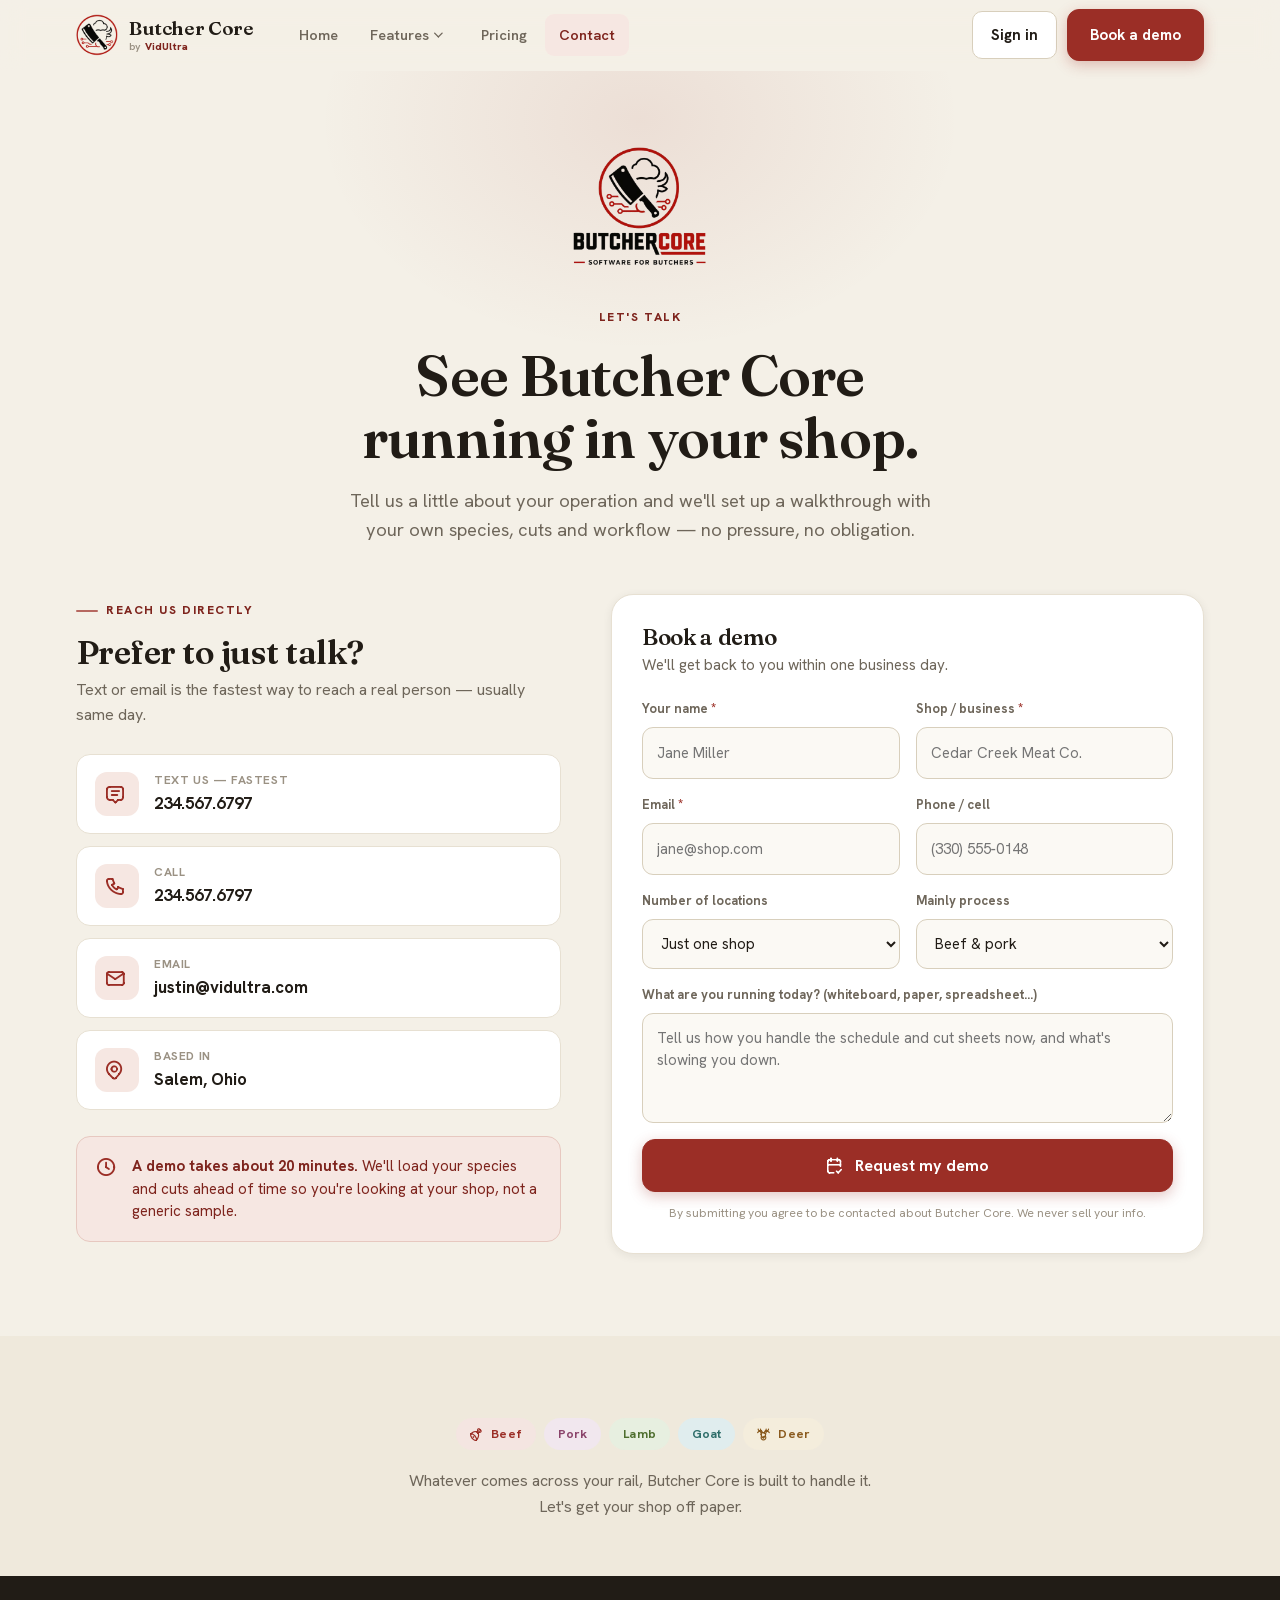
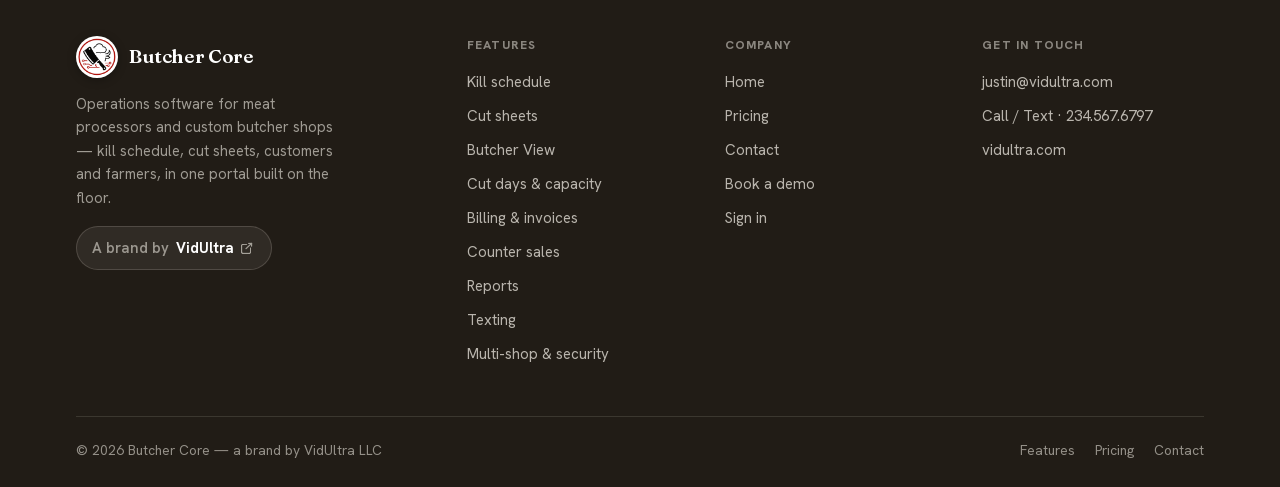
==== commit 8c38a4a7: "Add real logo across site; document Butcher View, cut days & counter sales Brand - Use the new emble" ====
--- a/public/contact.html
+++ b/public/contact.html
@@ -32,14 +32,15 @@
 <meta name="twitter:image" content="https://butchercore.com/og-image.png">
 <meta name="twitter:image:alt" content="Butcher Core — operations software for meat processors and custom butcher shops.">
 
-<link rel="icon" type="image/svg+xml" href="favicon.svg">
+<link rel="icon" type="image/png" sizes="192x192" href="icon-192.png">
 <link rel="icon" type="image/png" sizes="512x512" href="icon-512.png">
 <link rel="apple-touch-icon" href="apple-touch-icon.png">
+<link rel="manifest" href="site.webmanifest">
 <link rel="preload" href="fonts/hanken-grotesk-latin.woff2" as="font" type="font/woff2" crossorigin>
 <link rel="preload" href="fonts/fraunces-latin.woff2" as="font" type="font/woff2" crossorigin>
 <link rel="stylesheet" href="fonts/fonts.css">
-<link rel="stylesheet" href="fonts/tabler-icons.css?v=5">
-<link rel="stylesheet" href="styles.css?v=5">
+<link rel="stylesheet" href="fonts/tabler-icons.css?v=6">
+<link rel="stylesheet" href="styles.css?v=7">
 
 <!-- Structured data: breadcrumbs + contact page -->
 <script type="application/ld+json">
@@ -83,7 +84,7 @@
 <header class="site-header">
   <div class="wrap nav">
     <a href="index.html" class="brand" aria-label="Butcher Core home">
-      <span class="brand-mark"><i class="ti ti-meat"></i></span>
+      <img class="brand-logo" src="Images/butchercorelogo.png" alt="" width="42" height="42" decoding="async">
       <span class="brand-text">
         <span class="brand-name">Butcher<b> Core</b></span>
         <span class="brand-by">by <b>VidUltra</b></span>
@@ -96,8 +97,11 @@
         <div class="nav-dd-menu">
           <a href="index.html#schedule"><i class="ti ti-calendar-event"></i><span><b>Kill schedule</b><small>Bookings, deposits &amp; confirmations</small></span></a>
           <a href="index.html#cutsheets"><i class="ti ti-clipboard-check"></i><span><b>Cut sheets</b><small>Custom forms, all 5 species</small></span></a>
+          <a href="index.html#butcherview"><i class="ti ti-meat"></i><span><b>Butcher View</b><small>The whole cut day, one screen</small></span></a>
+          <a href="index.html#cutdays"><i class="ti ti-calendar-check"></i><span><b>Cut days &amp; capacity</b><small>Never overbook a day again</small></span></a>
           <a href="index.html#history"><i class="ti ti-history"></i><span><b>Cut-sheet history</b><small>Reuse &amp; text last year's sheet</small></span></a>
           <a href="index.html#billing"><i class="ti ti-receipt"></i><span><b>Billing &amp; invoices</b><small>Rate cards, tax &amp; auto-billing</small></span></a>
+          <a href="index.html#pos"><i class="ti ti-cash"></i><span><b>Counter sales</b><small>Walk-ins, off the cut sheet</small></span></a>
           <a href="index.html#reports"><i class="ti ti-chart-bar"></i><span><b>Reports</b><small>Animals, dollars &amp; throughput</small></span></a>
           <a href="index.html#texting"><i class="ti ti-message-2"></i><span><b>Customer texting</b><small>Your own number, shared inbox</small></span></a>
           <a href="index.html#customers"><i class="ti ti-users"></i><span><b>Customers &amp; farmers</b><small>The people side, kept straight</small></span></a>
@@ -119,21 +123,27 @@
   <div class="mnav-group">Features</div>
   <a href="index.html#schedule" class="mnav-sub">Kill schedule</a>
   <a href="index.html#cutsheets" class="mnav-sub">Cut sheets</a>
+  <a href="index.html#butcherview" class="mnav-sub">Butcher View</a>
+  <a href="index.html#cutdays" class="mnav-sub">Cut days &amp; capacity</a>
   <a href="index.html#history" class="mnav-sub">Cut-sheet history</a>
   <a href="index.html#billing" class="mnav-sub">Billing &amp; invoices</a>
+  <a href="index.html#pos" class="mnav-sub">Counter sales</a>
   <a href="index.html#reports" class="mnav-sub">Reports</a>
   <a href="index.html#texting" class="mnav-sub">Customer texting</a>
   <a href="index.html#customers" class="mnav-sub">Customers &amp; farmers</a>
   <a href="index.html#security" class="mnav-sub">Multi-shop &amp; security</a>
   <a href="pricing.html">Pricing</a>
   <a href="contact.html">Contact</a>
-  <a href="https://app.butchercore.com">Sign in</a>
+  <a href="https://app.butchercore.com" class="btn">Sign in</a>
   <a href="contact.html" class="btn btn-primary">Book a demo</a>
 </nav>
 
 <!-- ============ PAGE HERO ============ -->
 <section class="page-hero" style="padding-bottom:14px">
   <div class="wrap">
+    <img class="brand-wordmark reveal" src="Images/Fulllogo.png" alt="Butcher Core — software for butchers"
+         width="200" height="200" decoding="async"
+         style="width:150px;margin:0 auto 18px;height:auto">
     <span class="eyebrow center reveal">Let's talk</span>
     <h1 class="reveal">See Butcher Core running in your shop.</h1>
     <p class="reveal d1">Tell us a little about your operation and we'll set up a walkthrough with your own species, cuts and workflow — no pressure, no obligation.</p>
@@ -267,7 +277,7 @@
     <div class="foot-grid">
       <div class="foot-brand">
         <a href="index.html" class="brand foot-mark" aria-label="Butcher Core home">
-          <span class="brand-mark"><i class="ti ti-meat"></i></span>
+          <img class="brand-logo" src="Images/butchercorelogo.png" alt="" width="42" height="42" loading="lazy" decoding="async">
           <span class="brand-name">Butcher<b> Core</b></span>
         </a>
         <p>Operations software for meat processors and custom butcher shops — kill schedule, cut sheets, customers and farmers, in one portal built on the floor.</p>
@@ -277,7 +287,10 @@
         <h5>Features</h5>
         <a href="index.html#schedule">Kill schedule</a>
         <a href="index.html#cutsheets">Cut sheets</a>
+        <a href="index.html#butcherview">Butcher View</a>
+        <a href="index.html#cutdays">Cut days &amp; capacity</a>
         <a href="index.html#billing">Billing &amp; invoices</a>
+        <a href="index.html#pos">Counter sales</a>
         <a href="index.html#reports">Reports</a>
         <a href="index.html#texting">Texting</a>
         <a href="index.html#security">Multi-shop &amp; security</a>
@@ -308,6 +321,6 @@
   </div>
 </footer>
 
-<script src="main.js?v=5"></script>
+<script src="main.js?v=7"></script>
 </body>
 </html>
--- a/public/styles.css
+++ b/public/styles.css
@@ -164,6 +164,16 @@
   box-shadow:0 4px 12px rgba(155,46,38,.34);
 }
 .brand-mark i{color:#fff;font-size:22px}
+
+/* the real emblem (cleaver + chef hat in the oxblood ring). `.brand-mark` above stays
+   the generic square used inside the *tenant* mockups — that's a shop's own logo slot,
+   not ours, so it must not pick up Butcher Core's mark. */
+.brand-logo{width:42px;height:42px;object-fit:contain;display:block;flex-shrink:0}
+/* on the dark footer the emblem's black cleaver disappears — sit it on a light disc */
+.foot-mark .brand-logo{background:#fff;border-radius:50%;padding:2px;
+  box-shadow:0 2px 10px rgba(0,0,0,.28)}
+/* wordmark lockup (BUTCHERCORE + "software for butchers") */
+.brand-wordmark{display:block;height:auto;max-width:100%}
 .brand-name{font-family:var(--display);font-size:19px;font-weight:600;letter-spacing:-.02em;line-height:1;color:var(--ink)}
 .brand-name b{font-weight:600}
 .brand-tld{color:var(--brand)}
@@ -197,7 +207,9 @@
 .mobile-nav.open{display:flex}
 .mobile-nav a{padding:13px 12px;border-radius:11px;font-size:16px;font-weight:600;color:var(--ink)}
 .mobile-nav a:hover{background:var(--surface-2)}
-.mobile-nav .btn{margin-top:8px}
+/* buttons inside the mobile menu keep full button styling (beats .mobile-nav a specificity) */
+.mobile-nav a.btn{justify-content:center;font-size:16px;font-weight:700;padding:14px 18px;border-radius:12px;margin-top:8px}
+.mobile-nav a.btn-primary{color:#fff}
 
 /* ============================ Sections ============================ */
 section{position:relative}
@@ -345,8 +357,11 @@
 .fcard-link i{font-size:16px;transition:transform .15s}
 .fcard-link:hover i{transform:translateX(4px)}
 .flist{list-style:none;margin-top:14px;display:flex;flex-direction:column;gap:9px}
-.flist li{display:flex;align-items:flex-start;gap:10px;font-size:.97rem;color:var(--ink-2);line-height:1.5}
-.flist li i{color:var(--field);font-size:18px;margin-top:1px;flex-shrink:0}
+/* The row is laid out with the tick absolutely positioned rather than as a flex item:
+   a flex li turns every inline child into its own flex item, so an emphasised phrase
+   (<b>) would break onto its own column mid-sentence instead of flowing with the text. */
+.flist li{position:relative;padding-left:28px;font-size:.97rem;color:var(--ink-2);line-height:1.5}
+.flist li i{position:absolute;left:0;top:2px;color:var(--field);font-size:18px}
 
 /* ============================ Split feature rows ============================ */
 .split{display:grid;grid-template-columns:1fr 1fr;gap:60px;align-items:center}
@@ -704,6 +719,121 @@
 @media(max-width:900px){.mini-feat{grid-template-columns:repeat(2,1fr);gap:16px}}
 @media(max-width:460px){.mini-feat{grid-template-columns:1fr}}
 
+/* ---------------- Butcher View — the cutting-floor screen ---------------- */
+.bv-demo{max-width:460px;width:100%;margin:0 auto}
+.bv-body{padding:14px;background:var(--surface-2)}
+/* one boxed section per farmer drop-off, the way the floor screen groups a kill */
+.bv-kill{border:2px solid var(--brand-line);border-radius:14px;background:var(--surface);padding:12px 13px 13px}
+.bv-killhead{display:flex;align-items:center;gap:8px;flex-wrap:wrap;
+  padding-bottom:10px;margin-bottom:11px;border-bottom:2px dashed var(--border)}
+.bv-farm{font-family:var(--display);font-size:15px;font-weight:600;letter-spacing:-.01em}
+.bv-day{margin-left:auto;font-size:10px;font-weight:800;text-transform:uppercase;letter-spacing:.05em;
+  color:var(--ink-3);background:var(--surface-2);border:1px solid var(--border);padding:3px 9px;border-radius:999px}
+/* the kill note — one note per drop-off, repeated on every sheet under it */
+.bv-note{display:flex;gap:8px;align-items:flex-start;padding:9px 11px;margin-bottom:11px;
+  background:var(--warn-soft);border:1px dashed var(--warn);border-radius:10px}
+.bv-note>i{font-size:15px;color:var(--warn);flex-shrink:0;margin-top:1px}
+.bv-note-l{display:block;font-size:9.5px;font-weight:800;letter-spacing:.05em;text-transform:uppercase;
+  color:var(--warn);margin-bottom:2px}
+.bv-note-t{font-size:12px;font-weight:700;line-height:1.4;color:var(--ink)}
+.bv-sheet{display:flex;align-items:center;gap:8px;flex-wrap:wrap;margin-bottom:9px}
+.bv-cust{font-size:13px;font-weight:800}
+.bv-store{display:inline-flex;align-items:center;gap:5px;margin-left:auto;font-size:10.5px;font-weight:700;
+  color:var(--ink-2);background:var(--surface-2);border:1px solid var(--border);padding:4px 9px;border-radius:8px}
+.bv-store i{font-size:13px;color:var(--ink-3)}
+/* the per-cut audit grid: what they chose vs. what actually came off the saw */
+.bv-grid{border:1px solid var(--border);border-radius:11px;overflow:hidden}
+.bv-gh,.bv-row{display:grid;grid-template-columns:minmax(0,1fr) minmax(0,1.05fr) 74px;gap:10px;
+  align-items:center;padding:8px 11px}
+.bv-gh{background:var(--surface-2);border-bottom:1px solid var(--border);font-size:9.5px;font-weight:800;
+  letter-spacing:.04em;text-transform:uppercase;color:var(--ink-3)}
+.bv-gh .bv-w{text-align:right}
+.bv-row{border-top:1px solid var(--border);font-size:11.5px}
+.bv-row:first-of-type{border-top:none}
+.bv-cat{font-weight:600;color:var(--ink-2);min-width:0;overflow-wrap:anywhere}
+.bv-sel{font-weight:800;color:var(--ink);min-width:0;overflow-wrap:anywhere}
+.bv-w{text-align:right;font-weight:800;font-variant-numeric:tabular-nums;
+  border:1px solid var(--border-strong);border-radius:7px;padding:4px 7px;background:var(--surface);
+  transition:border-color .2s,background .2s,box-shadow .2s}
+.bv-w.filled{border-color:var(--brand-line);background:var(--brand-soft);color:var(--brand-700)}
+.bv-tot{display:flex;justify-content:flex-end;align-items:baseline;gap:10px;padding:9px 11px;
+  border-top:2px solid var(--border-strong);background:var(--surface-2);font-size:11px;font-weight:700;color:var(--ink-2)}
+.bv-tot b{font-family:var(--display);font-size:17px;font-weight:600;letter-spacing:-.02em;color:var(--ink)}
+.bv-foot{display:flex;align-items:center;gap:8px;flex-wrap:wrap;margin-top:10px}
+.bv-save{display:inline-flex;align-items:center;gap:5px;font-size:10.5px;font-weight:800;color:var(--ink-3);
+  transition:color .25s}
+.bv-save.saved{color:var(--ok)}
+.bv-status{margin-left:auto;display:inline-flex;align-items:center;gap:5px;font-size:10px;font-weight:800;
+  padding:4px 10px;border-radius:999px;background:var(--warn-soft);color:var(--warn);
+  transition:background .3s,color .3s}
+.bv-status.ready{background:var(--ok-soft);color:var(--ok)}
+
+/* ---------------- Cut day calendar & capacity ---------------- */
+.cd-demo{max-width:430px;width:100%;margin:0 auto}
+.cd-body{padding:16px;background:var(--surface-2)}
+.cd-cal{background:var(--surface);border:1px solid var(--border);border-radius:12px;padding:13px}
+.cd-month{display:flex;align-items:center;justify-content:space-between;margin-bottom:10px;
+  font-size:12px;font-weight:800}
+.cd-month span{font-size:10px;font-weight:700;color:var(--ink-3)}
+.cd-dow,.cd-days{display:grid;grid-template-columns:repeat(7,1fr);gap:5px}
+.cd-dow{margin-bottom:5px}
+.cd-dow span{text-align:center;font-size:9px;font-weight:800;letter-spacing:.04em;color:var(--ink-3)}
+.cd-day{aspect-ratio:1;display:flex;align-items:center;justify-content:center;border-radius:8px;
+  font-size:11px;font-weight:700;color:var(--ink-2);background:var(--surface-2);border:1px solid transparent;
+  transition:background .3s,color .3s,border-color .3s,transform .3s}
+.cd-day.mut{color:var(--ink-3);opacity:.45}
+.cd-day.on{background:var(--brand);color:#fff;border-color:var(--brand);font-weight:800;
+  box-shadow:0 3px 10px rgba(155,46,38,.3);transform:scale(1.06)}
+.cd-day.full{background:var(--warn-soft);color:var(--warn);border-color:var(--warn);font-weight:800}
+.cd-caps{margin-top:13px;display:flex;flex-direction:column;gap:9px}
+.cd-cap{background:var(--surface);border:1px solid var(--border);border-radius:11px;padding:10px 12px}
+.cd-cap-top{display:flex;align-items:center;justify-content:space-between;margin-bottom:7px;font-size:11px;font-weight:700}
+.cd-cap-n{font-weight:800;font-variant-numeric:tabular-nums;color:var(--ink)}
+.cd-cap-n.at{color:var(--warn)}
+/* display:block matters — the track is a <span> in a plain block parent, and an inline
+   box ignores height/width, which collapses the bar to nothing */
+.cd-track{display:block;height:7px;border-radius:999px;background:var(--surface-2);
+  border:1px solid var(--border);overflow:hidden}
+.cd-fill{display:block;height:100%;width:0;border-radius:999px;background:var(--brand);
+  transition:width 1s cubic-bezier(.22,1,.36,1)}
+.cd-fill.at{background:var(--warn)}
+.cd-note{display:flex;align-items:center;gap:7px;margin-top:11px;padding:9px 11px;border-radius:10px;
+  background:var(--brand-soft);border:1px solid var(--brand-line);font-size:11.5px;font-weight:700;color:var(--brand-700)}
+.cd-note i{font-size:15px;flex-shrink:0}
+
+/* ---------------- Counter (POS) sale ---------------- */
+.pos-demo{max-width:400px;width:100%;margin:0 auto}
+.pos-body{padding:15px;background:var(--surface-2)}
+.pos-who{display:flex;align-items:center;gap:8px;margin-bottom:11px}
+.pos-who .pw-ic{width:32px;height:32px;border-radius:9px;background:var(--field-soft);color:var(--field);
+  display:flex;align-items:center;justify-content:center;font-size:17px;flex-shrink:0}
+.pos-who b{font-size:13px;font-weight:800;display:block;line-height:1.2}
+.pos-who small{font-size:10px;color:var(--ink-3);font-weight:600}
+.pos-lines{display:flex;flex-direction:column;gap:7px}
+.pos-line{display:grid;grid-template-columns:1fr auto;gap:10px;align-items:center;
+  background:var(--surface);border:1px solid var(--border);border-radius:10px;padding:9px 11px}
+.pos-line .pl-m{font-size:12px;font-weight:700;color:var(--ink)}
+.pos-line .pl-s{font-size:10px;color:var(--ink-3);font-weight:600;margin-top:2px}
+.pos-line .pl-a{font-family:var(--display);font-weight:600;font-size:14px;letter-spacing:-.01em;white-space:nowrap}
+.pos-demo.anim .pos-line{opacity:0;transform:translateY(9px) scale(.985);
+  transition:opacity .34s ease,transform .34s cubic-bezier(.22,1,.36,1)}
+.pos-demo.anim .pos-line.show{opacity:1;transform:none}
+.pos-demo.anim .pos-sum{opacity:0;transition:opacity .4s ease}
+.pos-demo.anim .pos-sum.show{opacity:1}
+
+/* ---------------- feature chip grids (inbox extras, admin controls) ---------------- */
+.chip-grid{display:grid;grid-template-columns:repeat(3,1fr);gap:12px;margin-top:26px}
+.chip-feat{display:flex;gap:11px;align-items:flex-start;background:var(--surface);border:1px solid var(--border);
+  border-radius:12px;padding:14px 15px;box-shadow:var(--shadow-sm);
+  transition:transform .16s,box-shadow .16s,border-color .16s}
+.chip-feat:hover{transform:translateY(-2px);box-shadow:var(--shadow-md);border-color:var(--border-strong)}
+.chip-feat>i{font-size:19px;color:var(--brand);flex-shrink:0;margin-top:1px}
+.chip-feat.field>i{color:var(--field)}
+.chip-feat b{display:block;font-size:.95rem;font-weight:700;margin-bottom:3px;letter-spacing:-.01em}
+.chip-feat p{font-size:.84rem;line-height:1.5;color:var(--ink-2)}
+@media(max-width:900px){.chip-grid{grid-template-columns:repeat(2,1fr)}}
+@media(max-width:520px){.chip-grid{grid-template-columns:1fr}}
+
 /* ============================ Responsive ============================ */
 @media(max-width:1120px){
   .steps{grid-template-columns:repeat(3,1fr)}
@@ -739,4 +869,17 @@
   .secure-grid{grid-template-columns:1fr}
   .kpi-row{grid-template-columns:1fr 1fr}
   .hero-cta .btn{flex:1 1 100%}
-}
+  /* the brand lockup + "Book a demo" + burger together overrun a 375px phone and
+     force the whole page to scroll sideways — tighten the brand to claw back room */
+  .brand-logo{width:34px;height:34px}
+  .brand-name{font-size:17px}
+  .brand-by{display:none}
+  /* a 1fr track floors at the item's min-content, and the wider mockup tables
+     (kill schedule, directory) push that past the viewport. minmax(0,1fr) lets the
+     column shrink; tightening the table then keeps every row on one line inside it. */
+  .split{grid-template-columns:minmax(0,1fr)}
+  .split-media .panel{overflow:hidden}
+  .split-media table.mini td{padding:7px 5px;font-size:10px}
+  .split-media .mini-head{padding:9px;font-size:11px}
+  .split-media .badge{padding:2px 6px;font-size:9px}
+}
